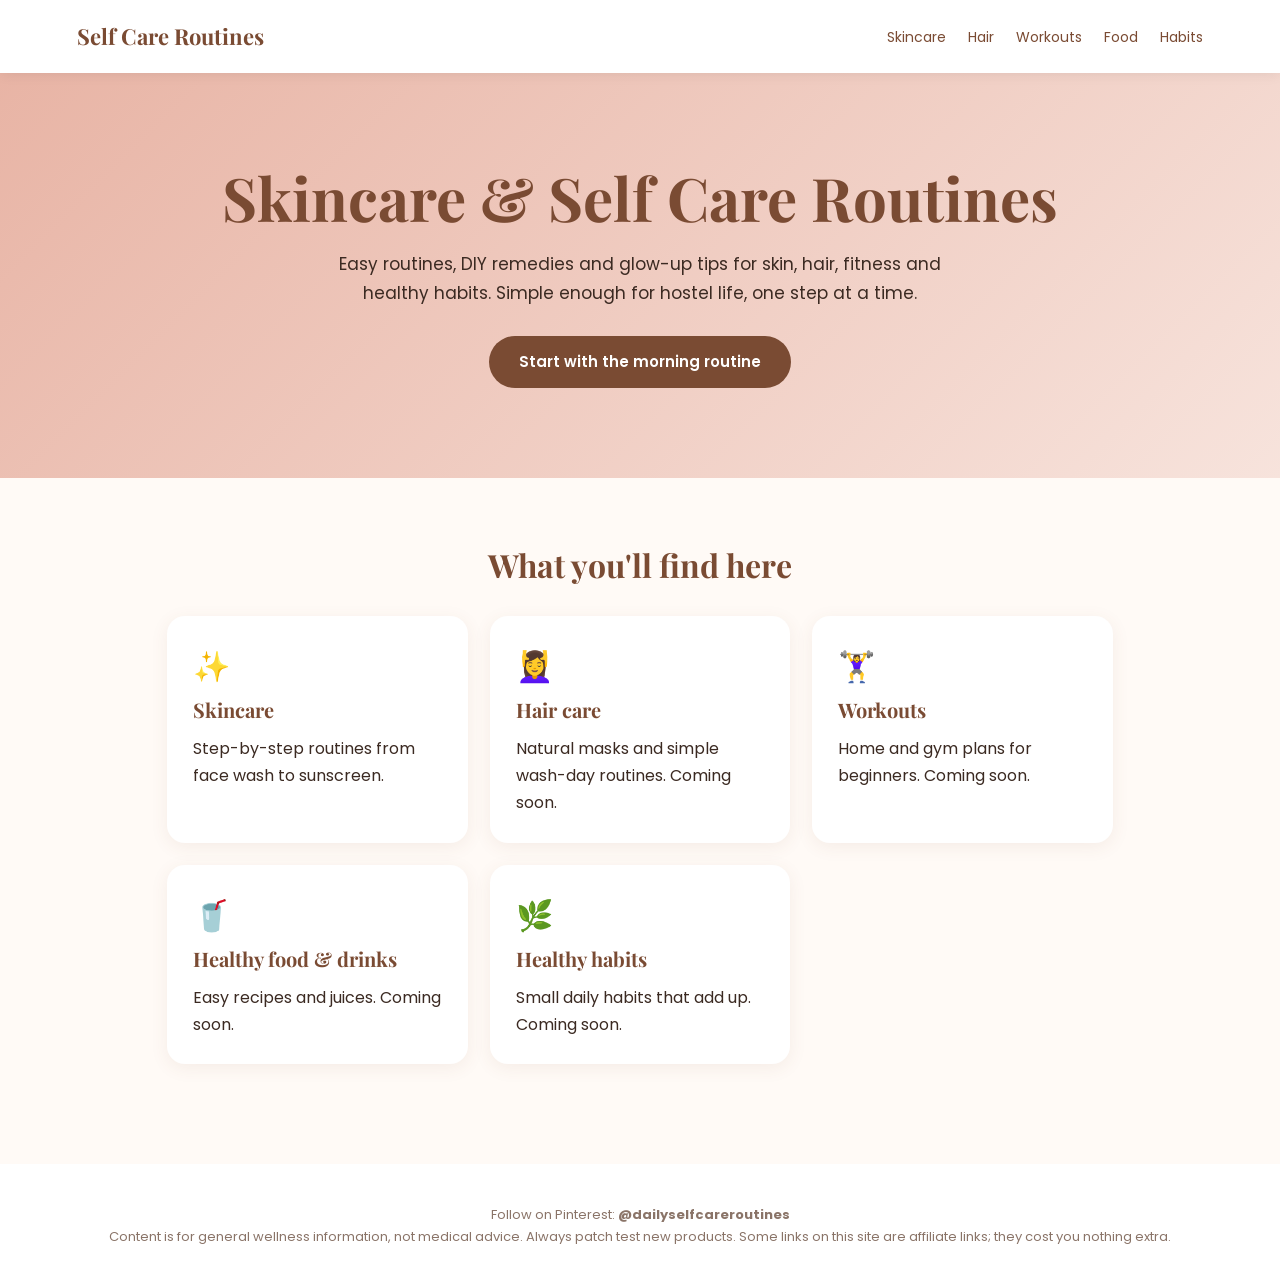
==== index.html @ 946ba4aa "Add files via upload" ====
<!DOCTYPE html>
<html lang="en"><head>
<meta charset="utf-8"><meta name="viewport" content="width=device-width,initial-scale=1">
<title>Self Care Routines | Skin, Fitness &amp; Wellness</title>
<meta name="description" content="Simple daily self care routines: skincare, hair care, home and gym workouts, healthy food and wellness habits.">
<link href="https://fonts.googleapis.com/css2?family=Playfair+Display:wght@600;700&family=Poppins:wght@400;600&display=swap" rel="stylesheet">
<link rel="stylesheet" href="style.css">
</head><body>
<header><a class="logo" href="index.html">Self Care Routines</a>
<nav><a href="skincare.html">Skincare</a><a href="#hair">Hair</a><a href="#workouts">Workouts</a><a href="#food">Food</a><a href="#habits">Habits</a></nav></header>

<div class="hero">
<h1>Skincare &amp; Self Care Routines</h1>
<p>Easy routines, DIY remedies and glow-up tips for skin, hair, fitness and healthy habits. Simple enough for hostel life, one step at a time.</p>
<a class="btn" href="skincare.html">Start with the morning routine</a>
</div>

<section><h2>What you'll find here</h2>
<div class="grid">
<a class="card" href="skincare.html"><div class="ic">✨</div><h3>Skincare</h3><p>Step-by-step routines from face wash to sunscreen.</p></a>
<div class="card" id="hair"><div class="ic">💆‍♀️</div><h3>Hair care</h3><p>Natural masks and simple wash-day routines. Coming soon.</p></div>
<div class="card" id="workouts"><div class="ic">🏋️‍♀️</div><h3>Workouts</h3><p>Home and gym plans for beginners. Coming soon.</p></div>
<div class="card" id="food"><div class="ic">🥤</div><h3>Healthy food &amp; drinks</h3><p>Easy recipes and juices. Coming soon.</p></div>
<div class="card" id="habits"><div class="ic">🌿</div><h3>Healthy habits</h3><p>Small daily habits that add up. Coming soon.</p></div>
</div></section>

<footer>Follow on Pinterest: <a href="https://in.pinterest.com/dailyselfcareroutines/"><b>@dailyselfcareroutines</b></a><br>
Content is for general wellness information, not medical advice. Always patch test new products. Some links on this site are affiliate links; they cost you nothing extra.</footer>
</body></html>
---- style.css ----
:root{--peach:#e8b4a5;--blush:#f7e3dc;--cream:#fffaf6;--brown:#7a4b33;--ink:#3b2a22;--sage:#9bb39a}
*{box-sizing:border-box;margin:0;padding:0}
body{font-family:'Poppins',sans-serif;background:var(--cream);color:var(--ink);line-height:1.7}
a{color:inherit;text-decoration:none}
header{display:flex;justify-content:space-between;align-items:center;padding:18px 6%;background:#fff;position:sticky;top:0;z-index:5;box-shadow:0 2px 12px #0001}
.logo{font-family:'Playfair Display',serif;font-size:22px;color:var(--brown);font-weight:700}
nav a{margin-left:22px;font-size:14px;color:var(--brown)}
nav a:hover{text-decoration:underline}
.hero{background:linear-gradient(135deg,var(--peach),var(--blush));text-align:center;padding:90px 6%}
.hero h1{font-family:'Playfair Display',serif;font-size:clamp(34px,6vw,60px);color:var(--brown);line-height:1.15}
.hero p{max-width:620px;margin:18px auto 28px;font-size:17px}
.btn{display:inline-block;background:var(--brown);color:#fff;padding:13px 30px;border-radius:30px;font-weight:600;font-size:15px}
.btn:hover{opacity:.9}
section{padding:60px 6%;max-width:1100px;margin:auto}
h2{font-family:'Playfair Display',serif;font-size:32px;color:var(--brown);margin-bottom:24px;text-align:center}
.grid{display:grid;grid-template-columns:repeat(auto-fit,minmax(240px,1fr));gap:22px}
.card{background:#fff;border-radius:18px;padding:26px;box-shadow:0 4px 18px #7a4b3314}
.card h3{font-family:'Playfair Display',serif;color:var(--brown);margin-bottom:8px;font-size:20px}
.card .ic{font-size:30px}
.article{max-width:760px;margin:auto;padding:50px 6%}
.article h1{font-family:'Playfair Display',serif;font-size:clamp(30px,5vw,44px);color:var(--brown);line-height:1.2;margin-bottom:10px}
.meta{color:#8a7468;font-size:14px;margin-bottom:26px}
.step{background:#fff;border-left:6px solid var(--peach);border-radius:14px;padding:20px 24px;margin:18px 0;box-shadow:0 3px 14px #7a4b3312}
.step h3{color:var(--brown);margin-bottom:4px}
.tag{display:inline-block;background:var(--blush);color:var(--brown);padding:3px 12px;border-radius:20px;font-size:13px;margin:6px 6px 0 0}
.benefits{background:var(--blush);border-radius:16px;padding:22px 26px;margin:28px 0}
.benefits li{margin-left:20px}
.picks{margin:30px 0}
.pick{display:flex;justify-content:space-between;align-items:center;background:#fff;border-radius:14px;padding:14px 20px;margin:10px 0;box-shadow:0 3px 12px #7a4b3310}
.pick a{background:var(--brown);color:#fff;padding:8px 18px;border-radius:20px;font-size:13px}
.note{font-size:13px;color:#8a7468;margin-top:12px}
footer{text-align:center;padding:40px 6%;background:#fff;color:#8a7468;font-size:13px;margin-top:40px}
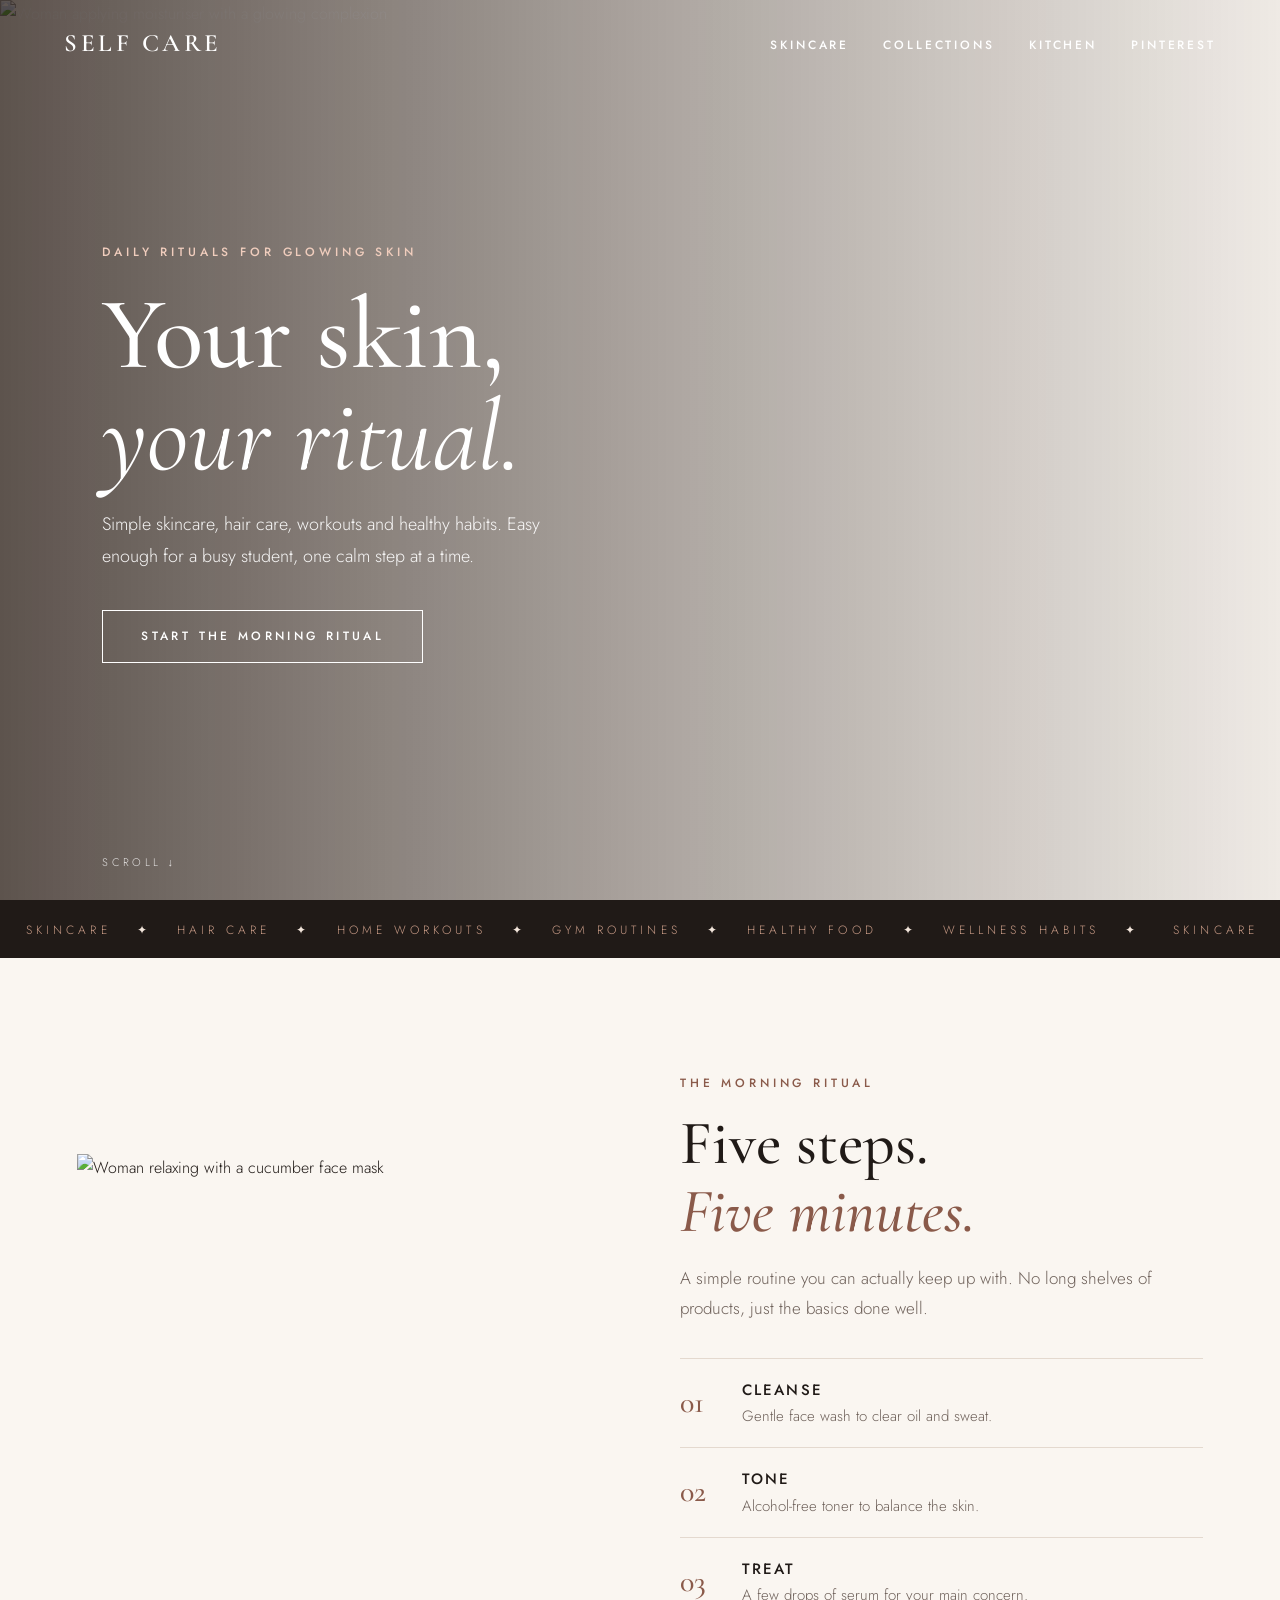
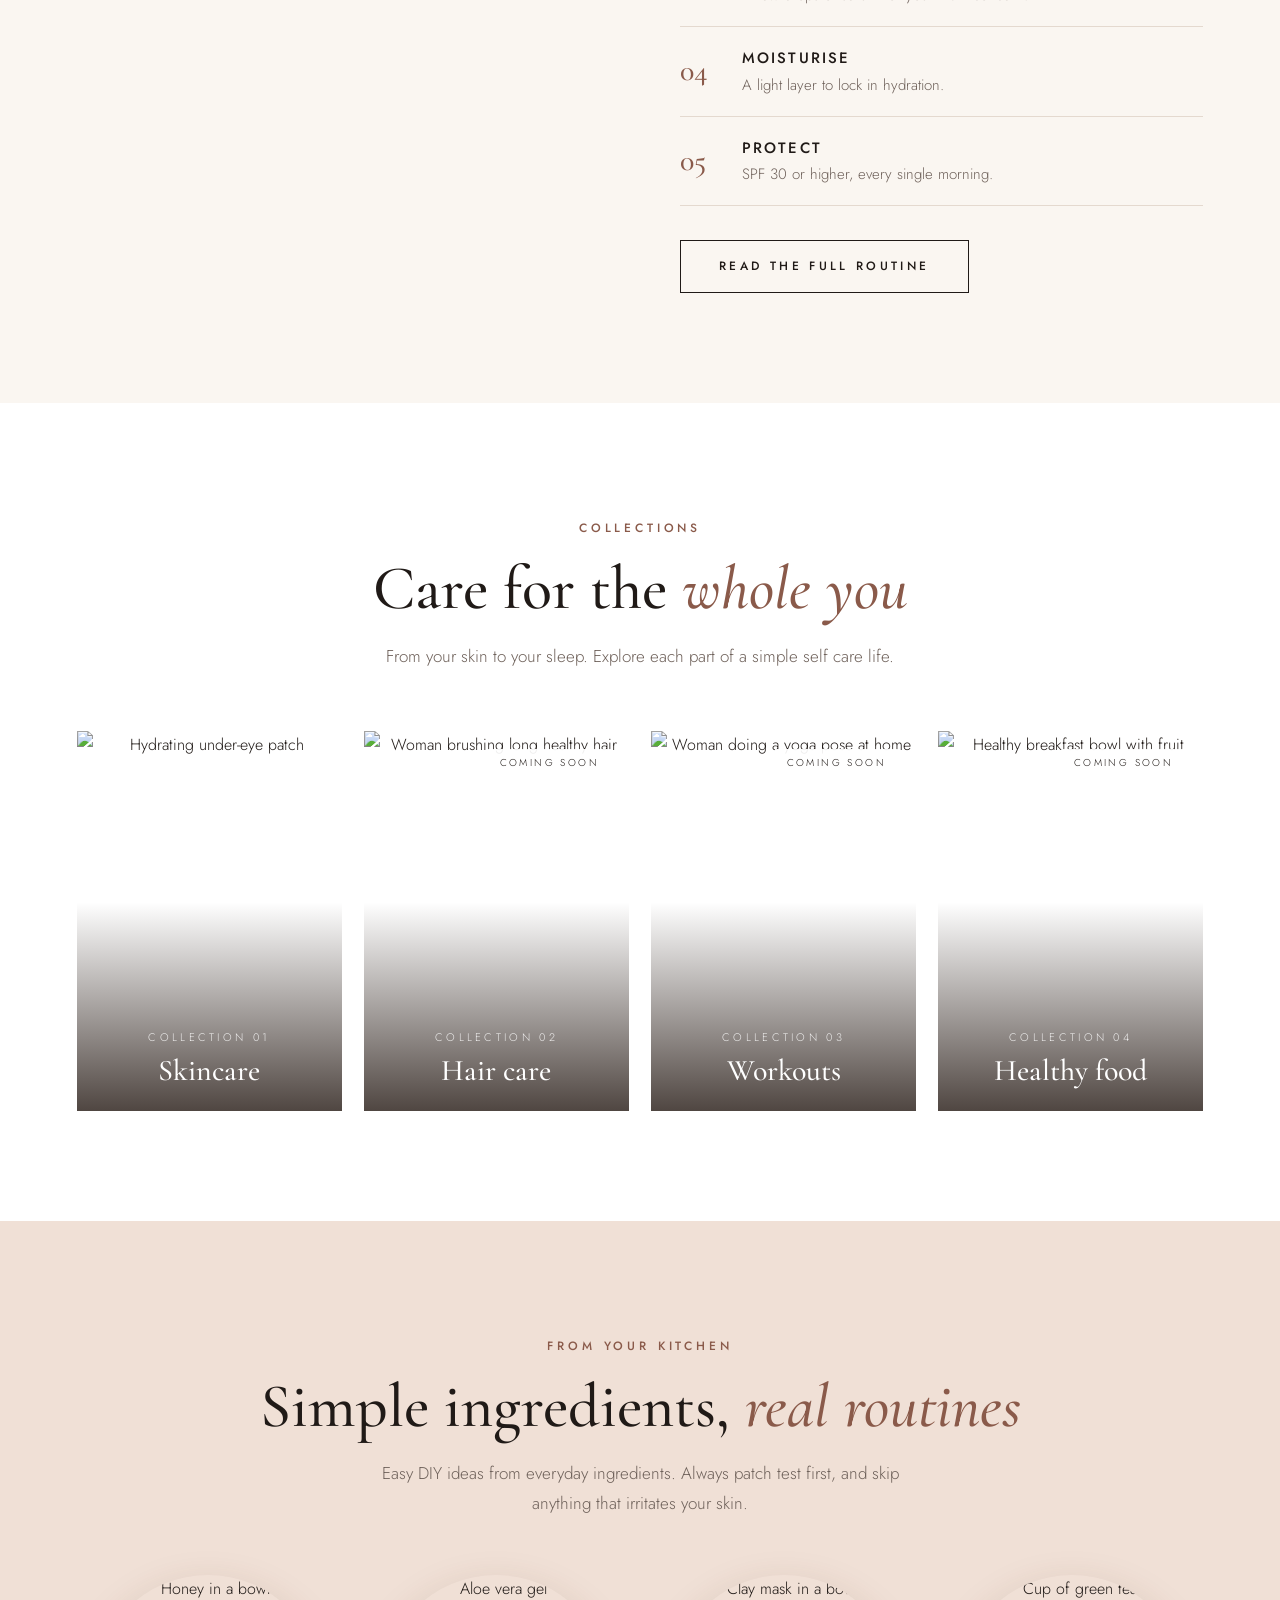
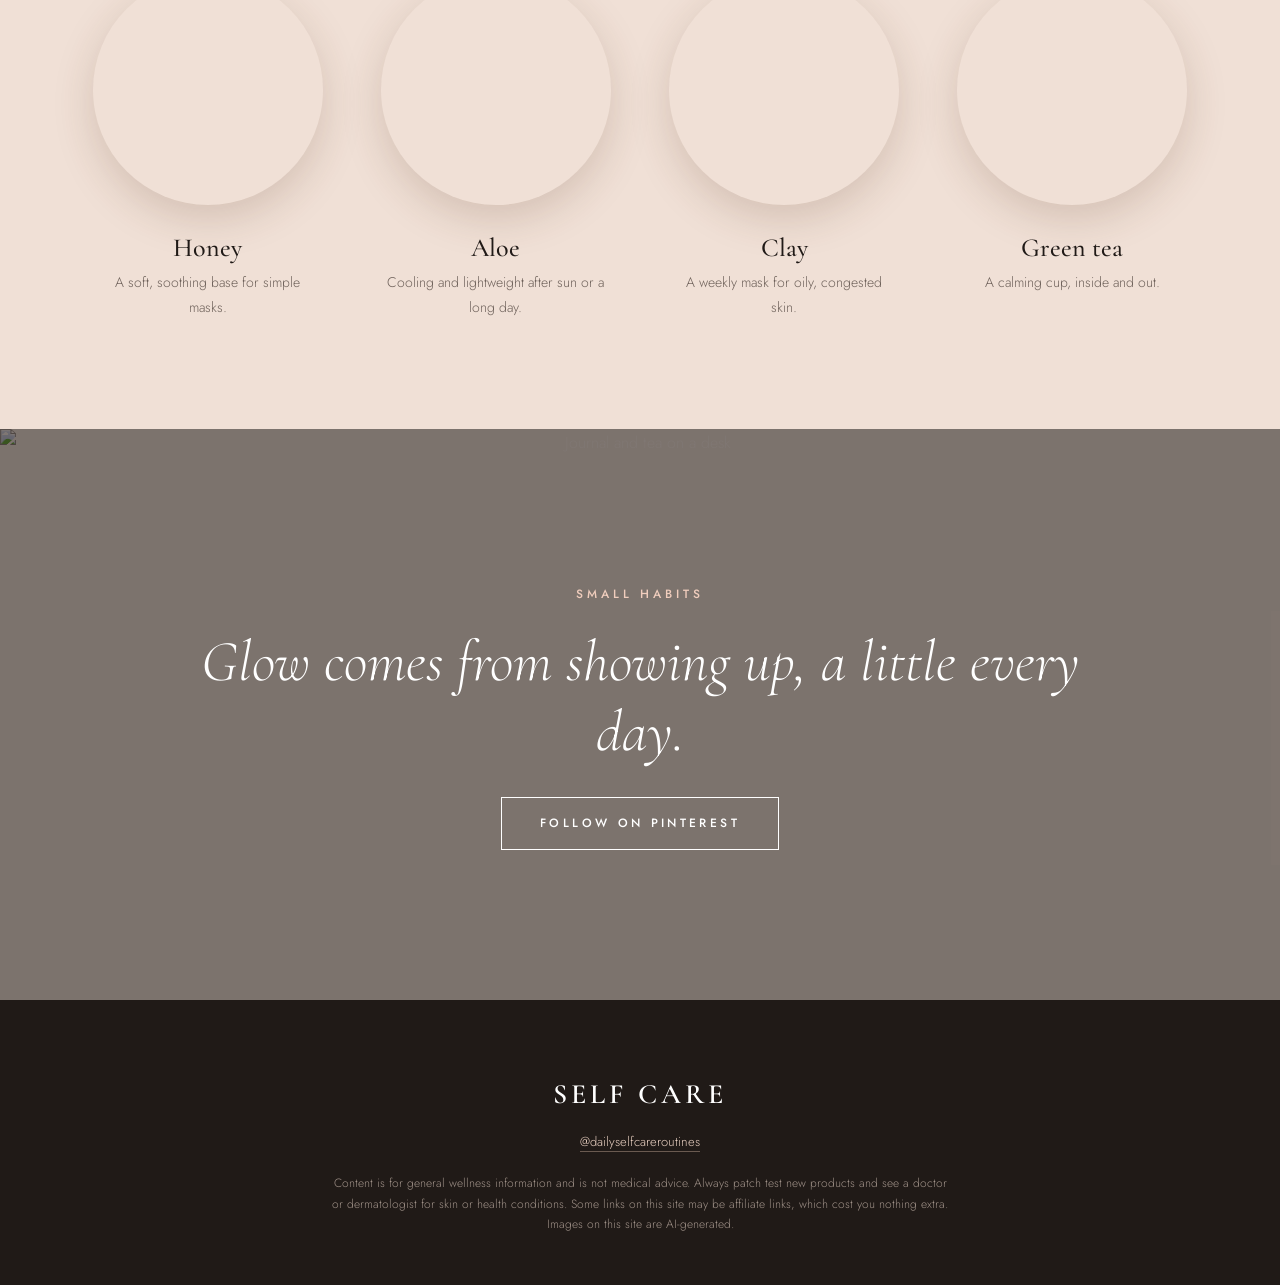
==== commit 175d5777: "Add files via upload" ====
--- a/index.html
+++ b/index.html
@@ -2,28 +2,92 @@
 <html lang="en"><head>
 <meta charset="utf-8"><meta name="viewport" content="width=device-width,initial-scale=1">
 <title>Self Care Routines | Skin, Fitness &amp; Wellness</title>
-<meta name="description" content="Simple daily self care routines: skincare, hair care, home and gym workouts, healthy food and wellness habits.">
-<link href="https://fonts.googleapis.com/css2?family=Playfair+Display:wght@600;700&family=Poppins:wght@400;600&display=swap" rel="stylesheet">
+<meta name="description" content="Simple daily self care rituals: skincare, hair care, home and gym workouts, healthy food and wellness habits.">
+<link rel="preconnect" href="https://fonts.googleapis.com"><link rel="preconnect" href="https://fonts.gstatic.com" crossorigin>
+<link href="https://fonts.googleapis.com/css2?family=Cormorant+Garamond:ital,wght@0,400;0,500;0,600;1,400;1,500&family=Jost:wght@300;400;500&display=swap" rel="stylesheet">
 <link rel="stylesheet" href="style.css">
 </head><body>
-<header><a class="logo" href="index.html">Self Care Routines</a>
-<nav><a href="skincare.html">Skincare</a><a href="#hair">Hair</a><a href="#workouts">Workouts</a><a href="#food">Food</a><a href="#habits">Habits</a></nav></header>
+<header><a class="brand" href="index.html">Self Care</a>
+<nav><a href="skincare.html">Skincare</a><a href="#collections">Collections</a><a href="#ingredients">Kitchen</a><a href="https://in.pinterest.com/dailyselfcareroutines/">Pinterest</a></nav></header>
 
 <div class="hero">
-<h1>Skincare &amp; Self Care Routines</h1>
-<p>Easy routines, DIY remedies and glow-up tips for skin, hair, fitness and healthy habits. Simple enough for hostel life, one step at a time.</p>
-<a class="btn" href="skincare.html">Start with the morning routine</a>
+ <div class="bg"><img src="img/hero.jpg" alt="Woman applying moisturiser with a glowing complexion"></div>
+ <div class="hero-in">
+  <span class="eyebrow" style="color:#f0cdbd">Daily rituals for glowing skin</span>
+  <h1>Your skin,<br><em>your ritual.</em></h1>
+  <p>Simple skincare, hair care, workouts and healthy habits. Easy enough for a busy student, one calm step at a time.</p>
+  <a class="btn" href="skincare.html">Start the morning ritual</a>
+ </div>
+ <div class="scroll">Scroll ↓</div>
 </div>
 
-<section><h2>What you'll find here</h2>
-<div class="grid">
-<a class="card" href="skincare.html"><div class="ic">✨</div><h3>Skincare</h3><p>Step-by-step routines from face wash to sunscreen.</p></a>
-<div class="card" id="hair"><div class="ic">💆‍♀️</div><h3>Hair care</h3><p>Natural masks and simple wash-day routines. Coming soon.</p></div>
-<div class="card" id="workouts"><div class="ic">🏋️‍♀️</div><h3>Workouts</h3><p>Home and gym plans for beginners. Coming soon.</p></div>
-<div class="card" id="food"><div class="ic">🥤</div><h3>Healthy food &amp; drinks</h3><p>Easy recipes and juices. Coming soon.</p></div>
-<div class="card" id="habits"><div class="ic">🌿</div><h3>Healthy habits</h3><p>Small daily habits that add up. Coming soon.</p></div>
-</div></section>
+<div class="strip"><div>
+<span>Skincare</span>✦<span>Hair care</span>✦<span>Home workouts</span>✦<span>Gym routines</span>✦<span>Healthy food</span>✦<span>Wellness habits</span>✦
+<span>Skincare</span>✦<span>Hair care</span>✦<span>Home workouts</span>✦<span>Gym routines</span>✦<span>Healthy food</span>✦<span>Wellness habits</span>✦
+<span>Skincare</span>✦<span>Hair care</span>✦<span>Home workouts</span>✦<span>Gym routines</span>✦<span>Healthy food</span>✦<span>Wellness habits</span>✦
+<span>Skincare</span>✦<span>Hair care</span>✦<span>Home workouts</span>✦<span>Gym routines</span>✦<span>Healthy food</span>✦<span>Wellness habits</span>✦
+</div></div>
 
-<footer>Follow on Pinterest: <a href="https://in.pinterest.com/dailyselfcareroutines/"><b>@dailyselfcareroutines</b></a><br>
-Content is for general wellness information, not medical advice. Always patch test new products. Some links on this site are affiliate links; they cost you nothing extra.</footer>
+<section>
+ <div class="wrap split">
+  <div class="ph rv"><img src="img/mask.jpg" alt="Woman relaxing with a cucumber face mask"></div>
+  <div class="rv">
+   <span class="eyebrow">The morning ritual</span>
+   <h2 class="title">Five steps.<br><em>Five minutes.</em></h2>
+   <p class="lead">A simple routine you can actually keep up with. No long shelves of products, just the basics done well.</p>
+   <ul class="steps">
+    <li><b>01</b><div><h4>Cleanse</h4><p>Gentle face wash to clear oil and sweat.</p></div></li>
+    <li><b>02</b><div><h4>Tone</h4><p>Alcohol-free toner to balance the skin.</p></div></li>
+    <li><b>03</b><div><h4>Treat</h4><p>A few drops of serum for your main concern.</p></div></li>
+    <li><b>04</b><div><h4>Moisturise</h4><p>A light layer to lock in hydration.</p></div></li>
+    <li><b>05</b><div><h4>Protect</h4><p>SPF 30 or higher, every single morning.</p></div></li>
+   </ul>
+   <p style="margin-top:34px"><a class="btn dark" href="skincare.html">Read the full routine</a></p>
+  </div>
+ </div>
+</section>
+
+<section id="collections" style="background:#fff">
+ <div class="wrap center">
+  <span class="eyebrow">Collections</span>
+  <h2 class="title">Care for the <em>whole you</em></h2>
+  <p class="lead">From your skin to your sleep. Explore each part of a simple self care life.</p>
+  <div class="tiles">
+   <a class="tile rv" href="skincare.html"><img src="img/eyepatch.jpg" alt="Hydrating under-eye patch"><div class="cap"><small>Collection 01</small><h3>Skincare</h3></div></a>
+   <div class="tile rv"><span class="soon">Coming soon</span><img src="img/hair.jpg" alt="Woman brushing long healthy hair"><div class="cap"><small>Collection 02</small><h3>Hair care</h3></div></div>
+   <div class="tile rv"><span class="soon">Coming soon</span><img src="img/yoga.jpg" alt="Woman doing a yoga pose at home"><div class="cap"><small>Collection 03</small><h3>Workouts</h3></div></div>
+   <div class="tile rv"><span class="soon">Coming soon</span><img src="img/bowl.jpg" alt="Healthy breakfast bowl with fruit"><div class="cap"><small>Collection 04</small><h3>Healthy food</h3></div></div>
+  </div>
+ </div>
+</section>
+
+<section id="ingredients" class="band">
+ <div class="wrap center">
+  <span class="eyebrow">From your kitchen</span>
+  <h2 class="title">Simple ingredients, <em>real routines</em></h2>
+  <p class="lead">Easy DIY ideas from everyday ingredients. Always patch test first, and skip anything that irritates your skin.</p>
+  <div class="ingr">
+   <figure class="rv"><div class="ph"><img src="img/honey.jpg" alt="Honey in a bowl"></div><h4>Honey</h4><p>A soft, soothing base for simple masks.</p></figure>
+   <figure class="rv"><div class="ph"><img src="img/aloe.jpg" alt="Aloe vera gel"></div><h4>Aloe</h4><p>Cooling and lightweight after sun or a long day.</p></figure>
+   <figure class="rv"><div class="ph"><img src="img/clay.jpg" alt="Clay mask in a bowl"></div><h4>Clay</h4><p>A weekly mask for oily, congested skin.</p></figure>
+   <figure class="rv"><div class="ph"><img src="img/greentea.jpg" alt="Cup of green tea"></div><h4>Green tea</h4><p>A calming cup, inside and out.</p></figure>
+  </div>
+ </div>
+</section>
+
+<div class="quote">
+ <div class="bg"><img src="img/journal.jpg" alt="Journal and tea on a desk"></div>
+ <div class="in">
+  <span class="eyebrow" style="color:#f0cdbd">Small habits</span>
+  <p>Glow comes from showing up, a little every day.</p>
+  <a class="btn" href="https://in.pinterest.com/dailyselfcareroutines/">Follow on Pinterest</a>
+ </div>
+</div>
+
+<footer>
+ <span class="brand">Self Care</span>
+ <a href="https://in.pinterest.com/dailyselfcareroutines/">@dailyselfcareroutines</a>
+ <p>Content is for general wellness information and is not medical advice. Always patch test new products and see a doctor or dermatologist for skin or health conditions. Some links on this site may be affiliate links, which cost you nothing extra. Images on this site are AI-generated.</p>
+</footer>
+<script src="main.js"></script>
 </body></html>
--- a/style.css
+++ b/style.css
@@ -1,32 +1,130 @@
-:root{--peach:#e8b4a5;--blush:#f7e3dc;--cream:#fffaf6;--brown:#7a4b33;--ink:#3b2a22;--sage:#9bb39a}
+:root{--bg:#faf6f1;--ink:#201a17;--soft:#6f625b;--line:#e4d9cf;--rose:#8a5a4a;--blush:#f0e0d6;--white:#fff}
 *{box-sizing:border-box;margin:0;padding:0}
-body{font-family:'Poppins',sans-serif;background:var(--cream);color:var(--ink);line-height:1.7}
+html{scroll-behavior:smooth}
+body{font-family:'Jost',sans-serif;background:var(--bg);color:var(--ink);line-height:1.75;font-weight:300;-webkit-font-smoothing:antialiased}
+img{display:block;width:100%;height:100%;object-fit:cover}
 a{color:inherit;text-decoration:none}
-header{display:flex;justify-content:space-between;align-items:center;padding:18px 6%;background:#fff;position:sticky;top:0;z-index:5;box-shadow:0 2px 12px #0001}
-.logo{font-family:'Playfair Display',serif;font-size:22px;color:var(--brown);font-weight:700}
-nav a{margin-left:22px;font-size:14px;color:var(--brown)}
-nav a:hover{text-decoration:underline}
-.hero{background:linear-gradient(135deg,var(--peach),var(--blush));text-align:center;padding:90px 6%}
-.hero h1{font-family:'Playfair Display',serif;font-size:clamp(34px,6vw,60px);color:var(--brown);line-height:1.15}
-.hero p{max-width:620px;margin:18px auto 28px;font-size:17px}
-.btn{display:inline-block;background:var(--brown);color:#fff;padding:13px 30px;border-radius:30px;font-weight:600;font-size:15px}
-.btn:hover{opacity:.9}
-section{padding:60px 6%;max-width:1100px;margin:auto}
-h2{font-family:'Playfair Display',serif;font-size:32px;color:var(--brown);margin-bottom:24px;text-align:center}
-.grid{display:grid;grid-template-columns:repeat(auto-fit,minmax(240px,1fr));gap:22px}
-.card{background:#fff;border-radius:18px;padding:26px;box-shadow:0 4px 18px #7a4b3314}
-.card h3{font-family:'Playfair Display',serif;color:var(--brown);margin-bottom:8px;font-size:20px}
-.card .ic{font-size:30px}
-.article{max-width:760px;margin:auto;padding:50px 6%}
-.article h1{font-family:'Playfair Display',serif;font-size:clamp(30px,5vw,44px);color:var(--brown);line-height:1.2;margin-bottom:10px}
-.meta{color:#8a7468;font-size:14px;margin-bottom:26px}
-.step{background:#fff;border-left:6px solid var(--peach);border-radius:14px;padding:20px 24px;margin:18px 0;box-shadow:0 3px 14px #7a4b3312}
-.step h3{color:var(--brown);margin-bottom:4px}
-.tag{display:inline-block;background:var(--blush);color:var(--brown);padding:3px 12px;border-radius:20px;font-size:13px;margin:6px 6px 0 0}
-.benefits{background:var(--blush);border-radius:16px;padding:22px 26px;margin:28px 0}
-.benefits li{margin-left:20px}
-.picks{margin:30px 0}
-.pick{display:flex;justify-content:space-between;align-items:center;background:#fff;border-radius:14px;padding:14px 20px;margin:10px 0;box-shadow:0 3px 12px #7a4b3310}
-.pick a{background:var(--brown);color:#fff;padding:8px 18px;border-radius:20px;font-size:13px}
-.note{font-size:13px;color:#8a7468;margin-top:12px}
-footer{text-align:center;padding:40px 6%;background:#fff;color:#8a7468;font-size:13px;margin-top:40px}
+.serif{font-family:'Cormorant Garamond',serif}
+.eyebrow{font-size:12px;letter-spacing:.32em;text-transform:uppercase;color:var(--rose);font-weight:500}
+
+/* header */
+header{position:fixed;top:0;left:0;right:0;z-index:20;display:flex;justify-content:space-between;align-items:center;padding:22px 5%;transition:.35s;color:#fff}
+header.solid{background:rgba(250,246,241,.96);color:var(--ink);padding:14px 5%;box-shadow:0 1px 0 var(--line)}
+.brand{font-family:'Cormorant Garamond',serif;font-size:25px;letter-spacing:.14em;text-transform:uppercase;font-weight:600}
+nav a{margin-left:34px;font-size:12px;letter-spacing:.24em;text-transform:uppercase;font-weight:500;position:relative}
+nav a:after{content:'';position:absolute;left:0;bottom:-6px;height:1px;width:0;background:currentColor;transition:.3s}
+nav a:hover:after{width:100%}
+
+/* hero */
+.hero{position:relative;height:100vh;min-height:620px;display:flex;align-items:center;overflow:hidden;color:#fff}
+.hero .bg{position:absolute;inset:0}
+.hero .bg:after{content:'';position:absolute;inset:0;background:linear-gradient(90deg,rgba(32,20,14,.72) 0%,rgba(32,20,14,.38) 48%,rgba(32,20,14,.05) 100%)}
+.hero .bg img{object-position:70% 30%;animation:zoom 22s ease-out forwards}
+@keyframes zoom{from{transform:scale(1.08)}to{transform:scale(1)}}
+.hero-in{position:relative;padding:0 8%;max-width:760px}
+.hero h1{font-family:'Cormorant Garamond',serif;font-weight:500;font-size:clamp(46px,8vw,104px);line-height:1;margin:18px 0 22px}
+.hero h1 em{font-style:italic;font-weight:400}
+.hero p{font-size:18px;max-width:480px;margin-bottom:38px;opacity:.92}
+.btn{display:inline-block;border:1px solid currentColor;padding:15px 38px;font-size:12px;letter-spacing:.28em;text-transform:uppercase;font-weight:500;transition:.35s}
+.btn:hover{background:#fff;color:var(--ink)}
+.btn.dark{color:var(--ink)}
+.btn.dark:hover{background:var(--ink);color:#fff}
+.scroll{position:absolute;bottom:28px;left:8%;font-size:11px;letter-spacing:.3em;text-transform:uppercase;opacity:.8}
+
+/* marquee */
+.strip{background:var(--ink);color:#f3e6dc;overflow:hidden;padding:15px 0;white-space:nowrap}
+.strip div{display:inline-block;animation:slide 32s linear infinite;font-size:12px;letter-spacing:.34em;text-transform:uppercase}
+.strip span{margin:0 26px;color:#c79a86}
+@keyframes slide{to{transform:translateX(-50%)}}
+
+/* sections */
+section{padding:110px 6%}
+.wrap{max-width:1240px;margin:auto}
+.center{text-align:center}
+h2.title{font-family:'Cormorant Garamond',serif;font-weight:500;font-size:clamp(36px,5vw,62px);line-height:1.1;margin:14px 0 18px}
+h2.title em{font-style:italic;color:var(--rose)}
+.lead{color:var(--soft);max-width:560px;font-size:17px}
+.center .lead{margin:auto}
+
+/* ritual split */
+.split{display:grid;grid-template-columns:1fr 1fr;gap:80px;align-items:center}
+.split .ph{aspect-ratio:4/5;overflow:hidden}
+.split .ph img{transition:transform 1.4s}
+.split .ph:hover img{transform:scale(1.05)}
+.steps{margin-top:34px}
+.steps li{list-style:none;display:flex;gap:22px;padding:18px 0;border-top:1px solid var(--line)}
+.steps li:last-child{border-bottom:1px solid var(--line)}
+.steps b{font-family:'Cormorant Garamond',serif;font-size:30px;color:var(--rose);font-weight:500;min-width:40px}
+.steps h4{font-weight:500;font-size:15px;letter-spacing:.14em;text-transform:uppercase}
+.steps p{color:var(--soft);font-size:15px}
+
+/* collection tiles */
+.tiles{display:grid;grid-template-columns:repeat(4,1fr);gap:22px;margin-top:60px}
+.tile{position:relative;aspect-ratio:3/4.3;overflow:hidden;display:block}
+.tile img{transition:transform 1.2s}
+.tile:hover img{transform:scale(1.08)}
+.tile:after{content:'';position:absolute;inset:0;background:linear-gradient(to top,rgba(30,18,12,.78),rgba(30,18,12,0) 55%)}
+.tile .cap{position:absolute;left:24px;right:24px;bottom:24px;z-index:2;color:#fff}
+.tile .cap small{font-size:11px;letter-spacing:.3em;text-transform:uppercase;opacity:.85}
+.tile .cap h3{font-family:'Cormorant Garamond',serif;font-size:30px;font-weight:500;line-height:1.1;margin-top:4px}
+.soon{position:absolute;top:18px;right:18px;z-index:2;background:rgba(255,255,255,.92);color:var(--ink);font-size:10px;letter-spacing:.24em;text-transform:uppercase;padding:5px 12px}
+
+/* ingredients */
+.band{background:var(--blush)}
+.ingr{display:grid;grid-template-columns:repeat(4,1fr);gap:26px;margin-top:56px}
+.ingr figure{text-align:center}
+.ingr .ph{aspect-ratio:1;border-radius:50%;overflow:hidden;margin:0 auto 20px;max-width:230px;box-shadow:0 14px 40px rgba(90,50,30,.18)}
+.ingr h4{font-family:'Cormorant Garamond',serif;font-size:26px;font-weight:500}
+.ingr p{font-size:14px;color:var(--soft);max-width:220px;margin:auto}
+
+/* quote */
+.quote{position:relative;color:#fff;text-align:center;padding:150px 8%;overflow:hidden}
+.quote .bg{position:absolute;inset:0}
+.quote .bg:after{content:'';position:absolute;inset:0;background:rgba(36,22,15,.58)}
+.quote .in{position:relative}
+.quote p{font-family:'Cormorant Garamond',serif;font-style:italic;font-size:clamp(30px,4.6vw,58px);line-height:1.2;max-width:920px;margin:20px auto 30px}
+
+/* article pages */
+.page-hero{position:relative;height:62vh;min-height:420px;display:flex;align-items:flex-end;color:#fff;overflow:hidden}
+.page-hero .bg{position:absolute;inset:0}
+.page-hero .bg:after{content:'';position:absolute;inset:0;background:linear-gradient(to top,rgba(30,18,12,.75),rgba(30,18,12,.1) 65%)}
+.page-hero .in{position:relative;padding:0 8% 60px;max-width:900px}
+.page-hero h1{font-family:'Cormorant Garamond',serif;font-weight:500;font-size:clamp(38px,6vw,76px);line-height:1.05;margin-top:10px}
+.meta{margin-top:14px;font-size:13px;letter-spacing:.16em;text-transform:uppercase;opacity:.9}
+.article{max-width:1100px;margin:auto;padding:90px 6% 40px}
+.srow{display:grid;grid-template-columns:1fr 1fr;gap:70px;align-items:center;margin-bottom:90px}
+.srow.flip .ph{order:2}
+.srow .ph{aspect-ratio:1;overflow:hidden}
+.srow .ph img{transition:transform 1.4s}
+.srow .ph:hover img{transform:scale(1.05)}
+.num{font-family:'Cormorant Garamond',serif;font-size:80px;line-height:1;color:var(--blush);-webkit-text-stroke:1px var(--rose);font-weight:500}
+.srow h3{font-family:'Cormorant Garamond',serif;font-size:42px;font-weight:500;margin:6px 0 10px}
+.srow p{color:var(--soft);font-size:17px}
+.tags{margin-top:16px}
+.tags span{display:inline-block;border:1px solid var(--line);padding:5px 15px;font-size:12px;letter-spacing:.14em;text-transform:uppercase;margin:0 8px 8px 0;color:var(--rose)}
+.benefits{background:var(--ink);color:#f3e6dc;padding:70px 8%;text-align:center}
+.benefits ul{list-style:none;max-width:700px;margin:26px auto 0}
+.benefits li{padding:14px 0;border-top:1px solid #4a3d36;font-size:17px}
+.picks{max-width:900px;margin:auto;padding:90px 6%}
+.pick{display:flex;justify-content:space-between;align-items:center;padding:20px 0;border-bottom:1px solid var(--line)}
+.pick span{font-family:'Cormorant Garamond',serif;font-size:26px}
+.pick a{font-size:12px;letter-spacing:.26em;text-transform:uppercase;border:1px solid var(--ink);padding:10px 24px;transition:.3s}
+.pick a:hover{background:var(--ink);color:#fff}
+.note{font-size:13px;color:var(--soft);margin-top:20px}
+
+footer{background:var(--ink);color:#c9b8ad;text-align:center;padding:70px 6% 50px;font-size:13px}
+footer .brand{color:#fff;font-size:28px;display:block;margin-bottom:12px}
+footer a{color:#e8cfc0;border-bottom:1px solid #6a5a50}
+footer p{max-width:620px;margin:20px auto 0;font-size:12px;opacity:.75;line-height:1.7}
+
+.rv{opacity:0;transform:translateY(34px);transition:opacity 1s,transform 1s}
+.rv.on{opacity:1;transform:none}
+
+@media(max-width:900px){
+ .split,.srow{grid-template-columns:1fr;gap:34px}.srow.flip .ph{order:0}
+ .tiles,.ingr{grid-template-columns:1fr 1fr}
+ section{padding:80px 6%}
+ nav a{margin-left:16px;font-size:10px;letter-spacing:.14em}
+ .brand{font-size:19px}
+}
+@media(max-width:520px){.tiles,.ingr{grid-template-columns:1fr}nav a:nth-child(n+3){display:none}}
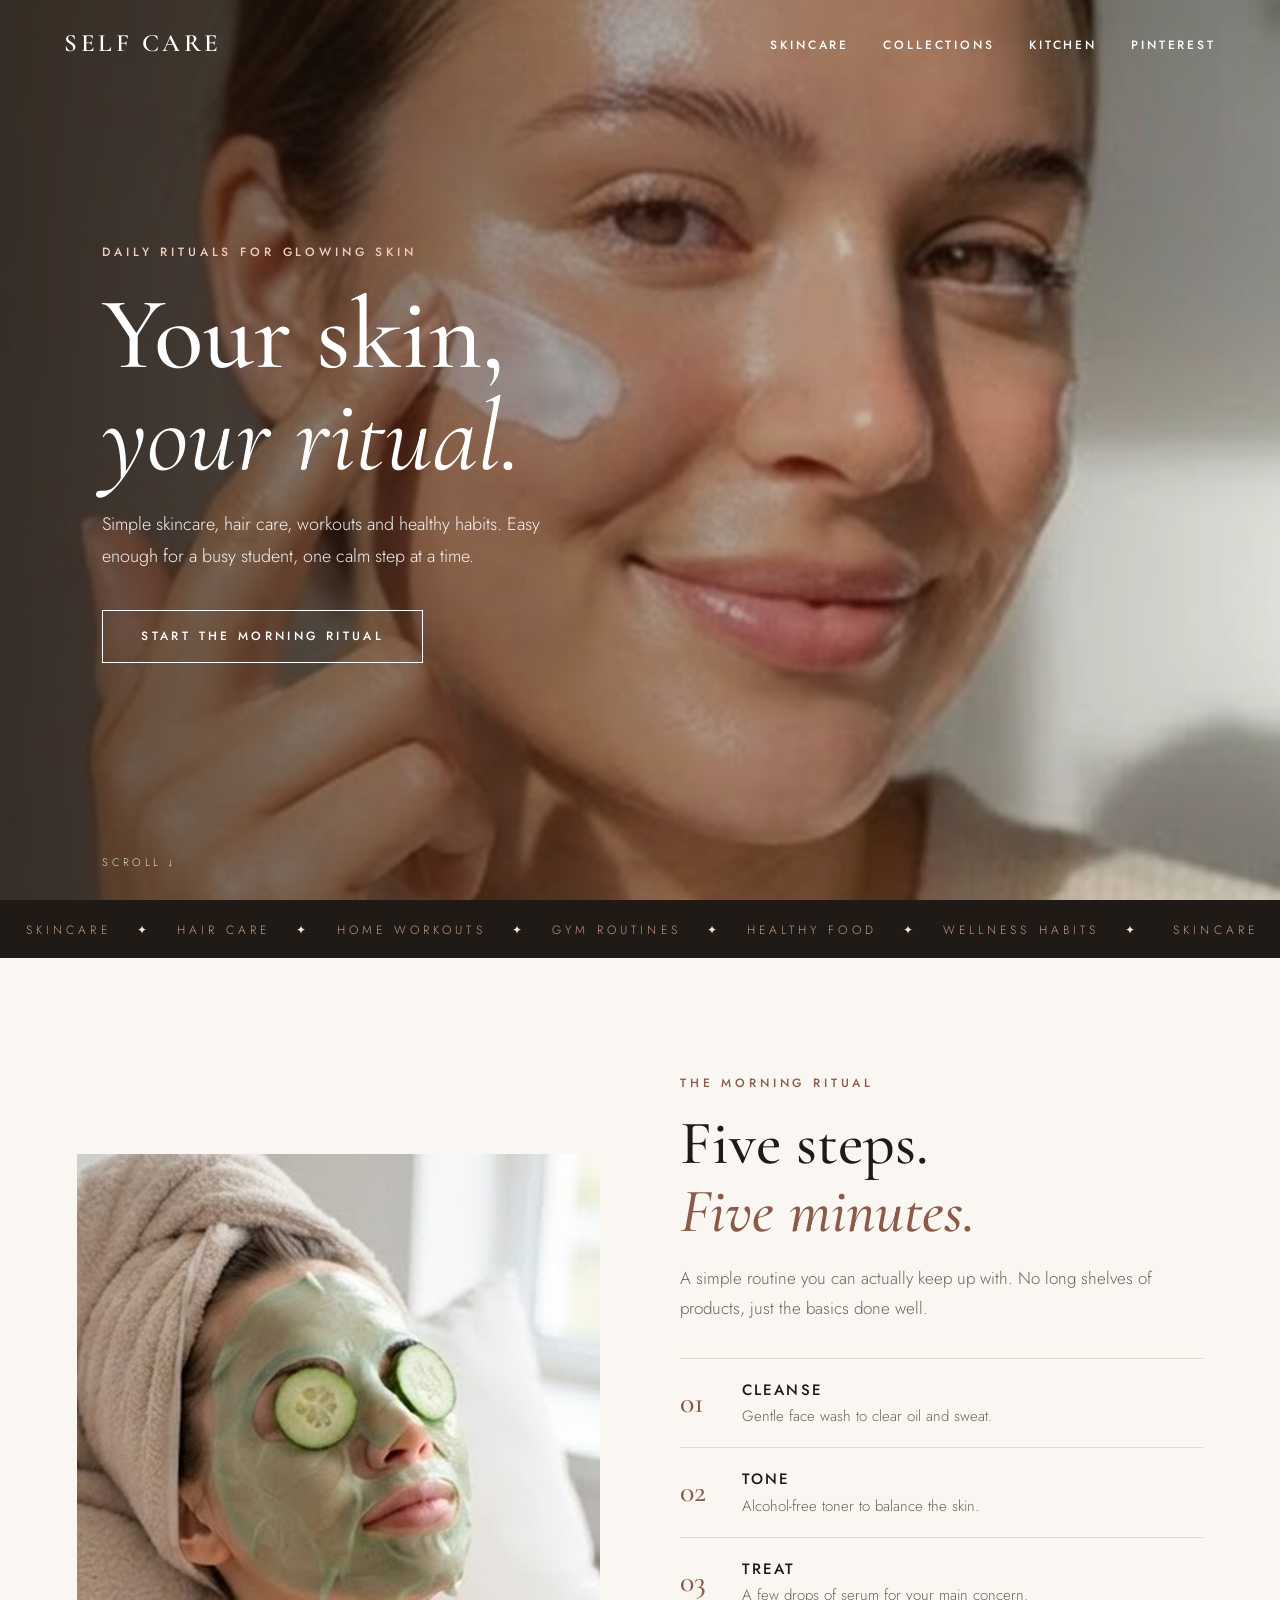
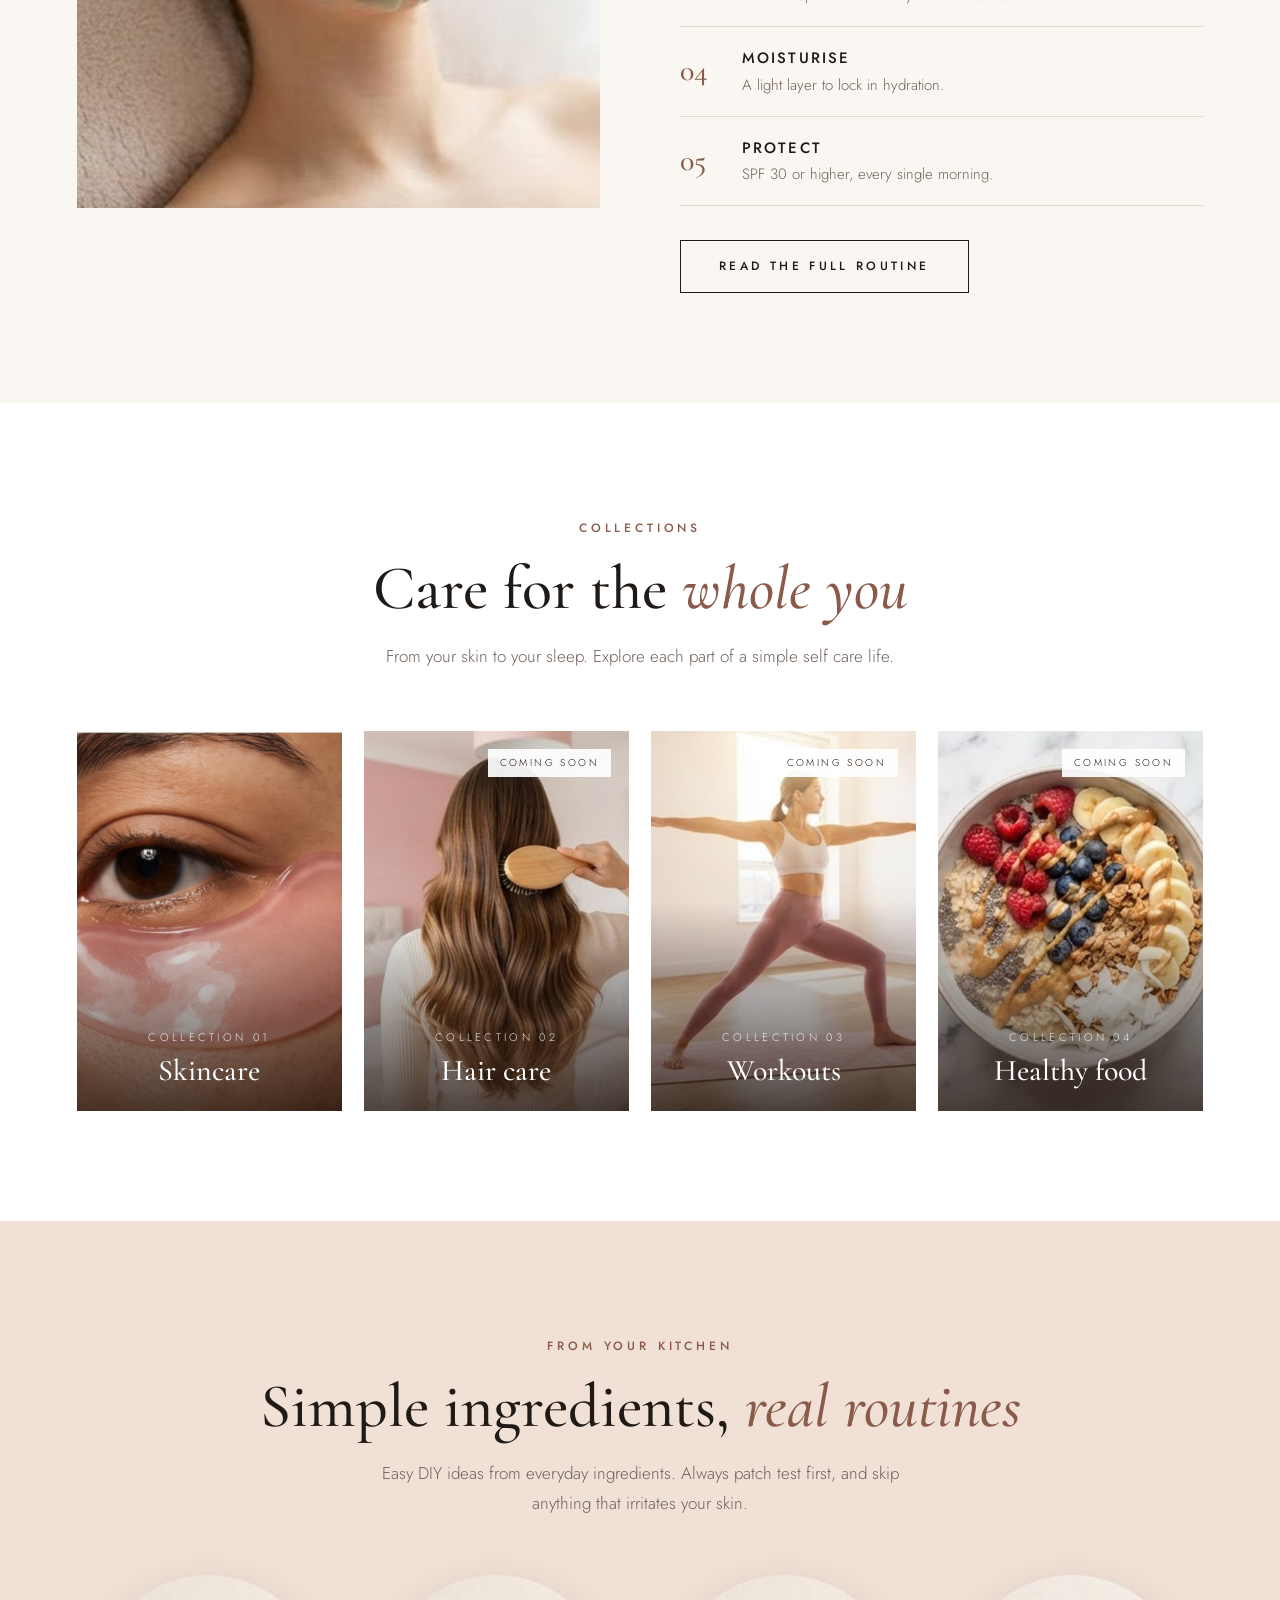
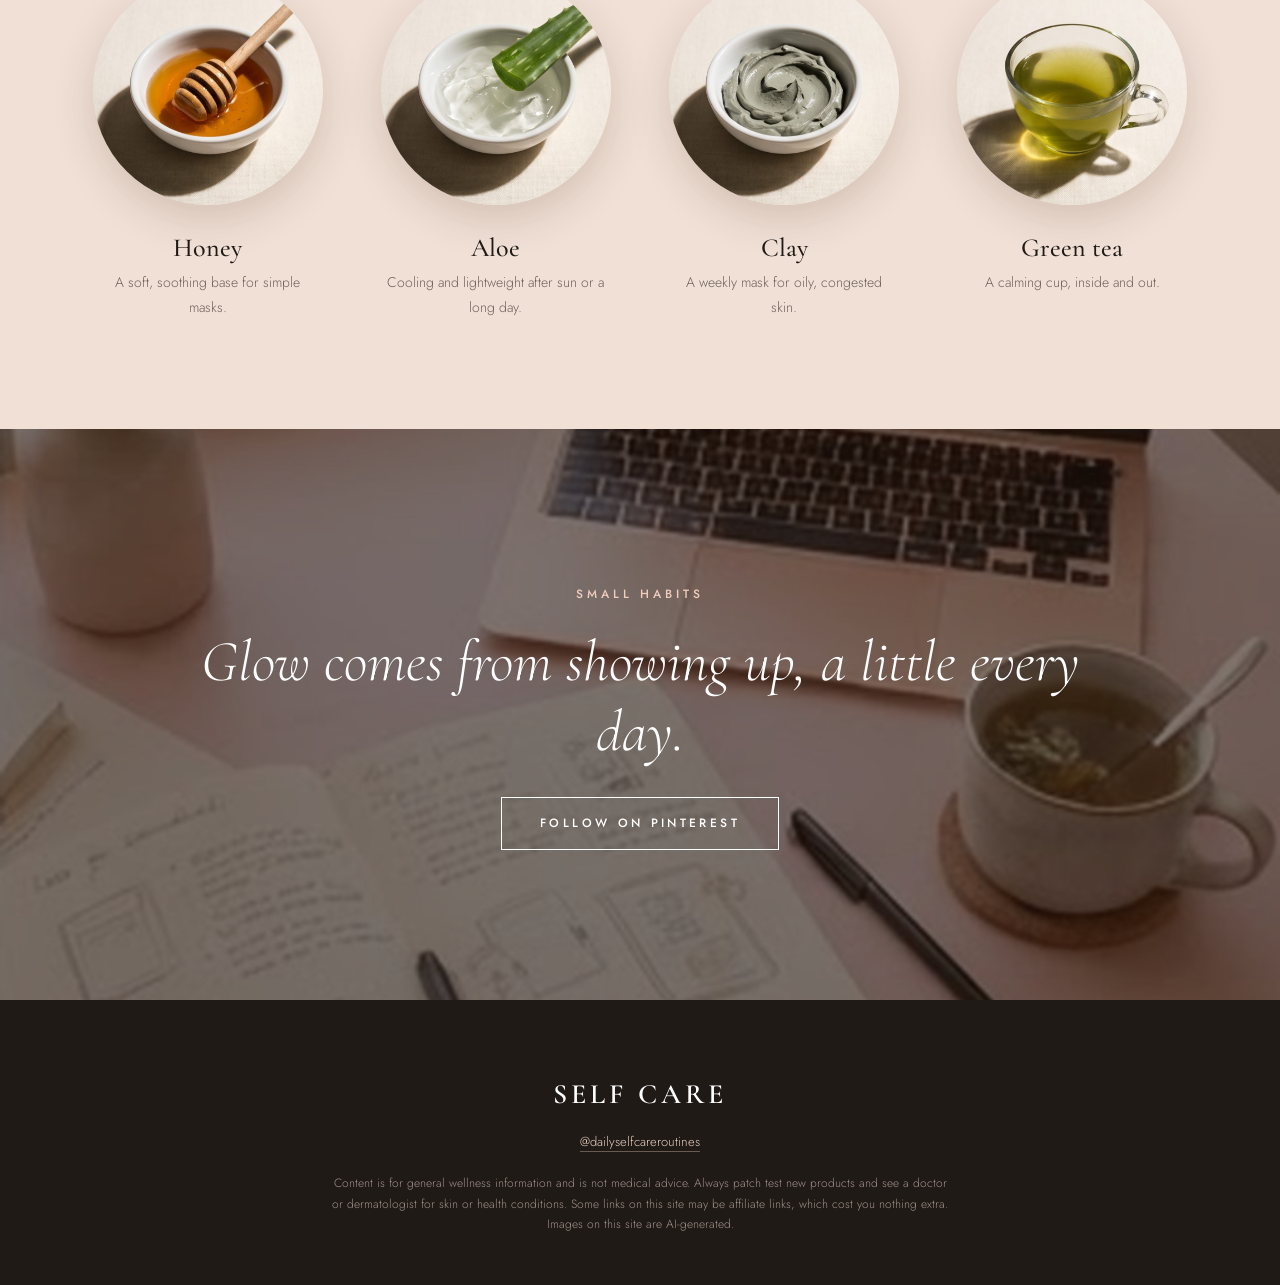
==== commit 3cac8ad6: "Add files via upload" ====
--- a/index.html
+++ b/index.html
@@ -11,7 +11,7 @@
 <nav><a href="skincare.html">Skincare</a><a href="#collections">Collections</a><a href="#ingredients">Kitchen</a><a href="https://in.pinterest.com/dailyselfcareroutines/">Pinterest</a></nav></header>
 
 <div class="hero">
- <div class="bg"><img src="img/hero.jpg" alt="Woman applying moisturiser with a glowing complexion"></div>
+ <div class="bg"><img src="hero.jpg" alt="Woman applying moisturiser with a glowing complexion"></div>
  <div class="hero-in">
   <span class="eyebrow" style="color:#f0cdbd">Daily rituals for glowing skin</span>
   <h1>Your skin,<br><em>your ritual.</em></h1>
@@ -30,7 +30,7 @@
 
 <section>
  <div class="wrap split">
-  <div class="ph rv"><img src="img/mask.jpg" alt="Woman relaxing with a cucumber face mask"></div>
+  <div class="ph rv"><img src="mask.jpg" alt="Woman relaxing with a cucumber face mask"></div>
   <div class="rv">
    <span class="eyebrow">The morning ritual</span>
    <h2 class="title">Five steps.<br><em>Five minutes.</em></h2>
@@ -53,10 +53,10 @@
   <h2 class="title">Care for the <em>whole you</em></h2>
   <p class="lead">From your skin to your sleep. Explore each part of a simple self care life.</p>
   <div class="tiles">
-   <a class="tile rv" href="skincare.html"><img src="img/eyepatch.jpg" alt="Hydrating under-eye patch"><div class="cap"><small>Collection 01</small><h3>Skincare</h3></div></a>
-   <div class="tile rv"><span class="soon">Coming soon</span><img src="img/hair.jpg" alt="Woman brushing long healthy hair"><div class="cap"><small>Collection 02</small><h3>Hair care</h3></div></div>
-   <div class="tile rv"><span class="soon">Coming soon</span><img src="img/yoga.jpg" alt="Woman doing a yoga pose at home"><div class="cap"><small>Collection 03</small><h3>Workouts</h3></div></div>
-   <div class="tile rv"><span class="soon">Coming soon</span><img src="img/bowl.jpg" alt="Healthy breakfast bowl with fruit"><div class="cap"><small>Collection 04</small><h3>Healthy food</h3></div></div>
+   <a class="tile rv" href="skincare.html"><img src="eyepatch.jpg" alt="Hydrating under-eye patch"><div class="cap"><small>Collection 01</small><h3>Skincare</h3></div></a>
+   <div class="tile rv"><span class="soon">Coming soon</span><img src="hair.jpg" alt="Woman brushing long healthy hair"><div class="cap"><small>Collection 02</small><h3>Hair care</h3></div></div>
+   <div class="tile rv"><span class="soon">Coming soon</span><img src="yoga.jpg" alt="Woman doing a yoga pose at home"><div class="cap"><small>Collection 03</small><h3>Workouts</h3></div></div>
+   <div class="tile rv"><span class="soon">Coming soon</span><img src="bowl.jpg" alt="Healthy breakfast bowl with fruit"><div class="cap"><small>Collection 04</small><h3>Healthy food</h3></div></div>
   </div>
  </div>
 </section>
@@ -67,16 +67,16 @@
   <h2 class="title">Simple ingredients, <em>real routines</em></h2>
   <p class="lead">Easy DIY ideas from everyday ingredients. Always patch test first, and skip anything that irritates your skin.</p>
   <div class="ingr">
-   <figure class="rv"><div class="ph"><img src="img/honey.jpg" alt="Honey in a bowl"></div><h4>Honey</h4><p>A soft, soothing base for simple masks.</p></figure>
-   <figure class="rv"><div class="ph"><img src="img/aloe.jpg" alt="Aloe vera gel"></div><h4>Aloe</h4><p>Cooling and lightweight after sun or a long day.</p></figure>
-   <figure class="rv"><div class="ph"><img src="img/clay.jpg" alt="Clay mask in a bowl"></div><h4>Clay</h4><p>A weekly mask for oily, congested skin.</p></figure>
-   <figure class="rv"><div class="ph"><img src="img/greentea.jpg" alt="Cup of green tea"></div><h4>Green tea</h4><p>A calming cup, inside and out.</p></figure>
+   <figure class="rv"><div class="ph"><img src="honey.jpg" alt="Honey in a bowl"></div><h4>Honey</h4><p>A soft, soothing base for simple masks.</p></figure>
+   <figure class="rv"><div class="ph"><img src="aloe.jpg" alt="Aloe vera gel"></div><h4>Aloe</h4><p>Cooling and lightweight after sun or a long day.</p></figure>
+   <figure class="rv"><div class="ph"><img src="clay.jpg" alt="Clay mask in a bowl"></div><h4>Clay</h4><p>A weekly mask for oily, congested skin.</p></figure>
+   <figure class="rv"><div class="ph"><img src="greentea.jpg" alt="Cup of green tea"></div><h4>Green tea</h4><p>A calming cup, inside and out.</p></figure>
   </div>
  </div>
 </section>
 
 <div class="quote">
- <div class="bg"><img src="img/journal.jpg" alt="Journal and tea on a desk"></div>
+ <div class="bg"><img src="journal.jpg" alt="Journal and tea on a desk"></div>
  <div class="in">
   <span class="eyebrow" style="color:#f0cdbd">Small habits</span>
   <p>Glow comes from showing up, a little every day.</p>
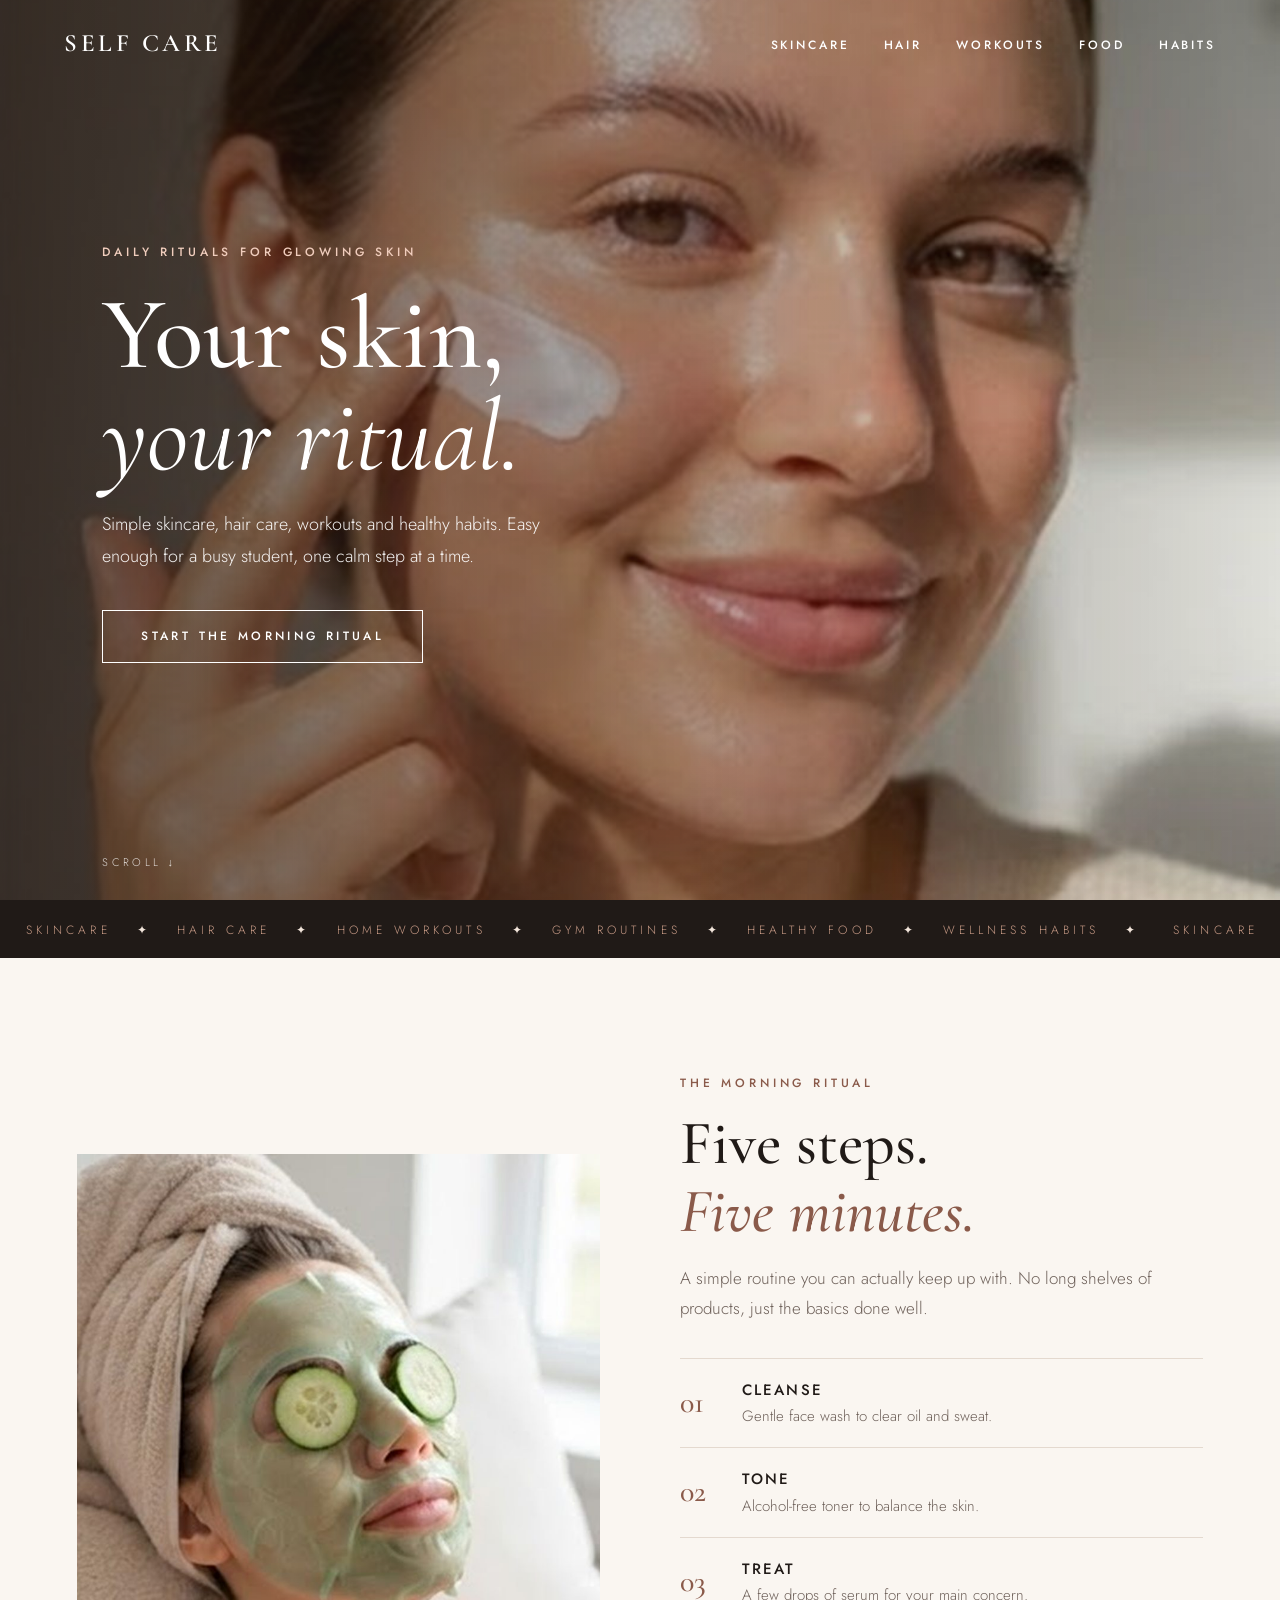
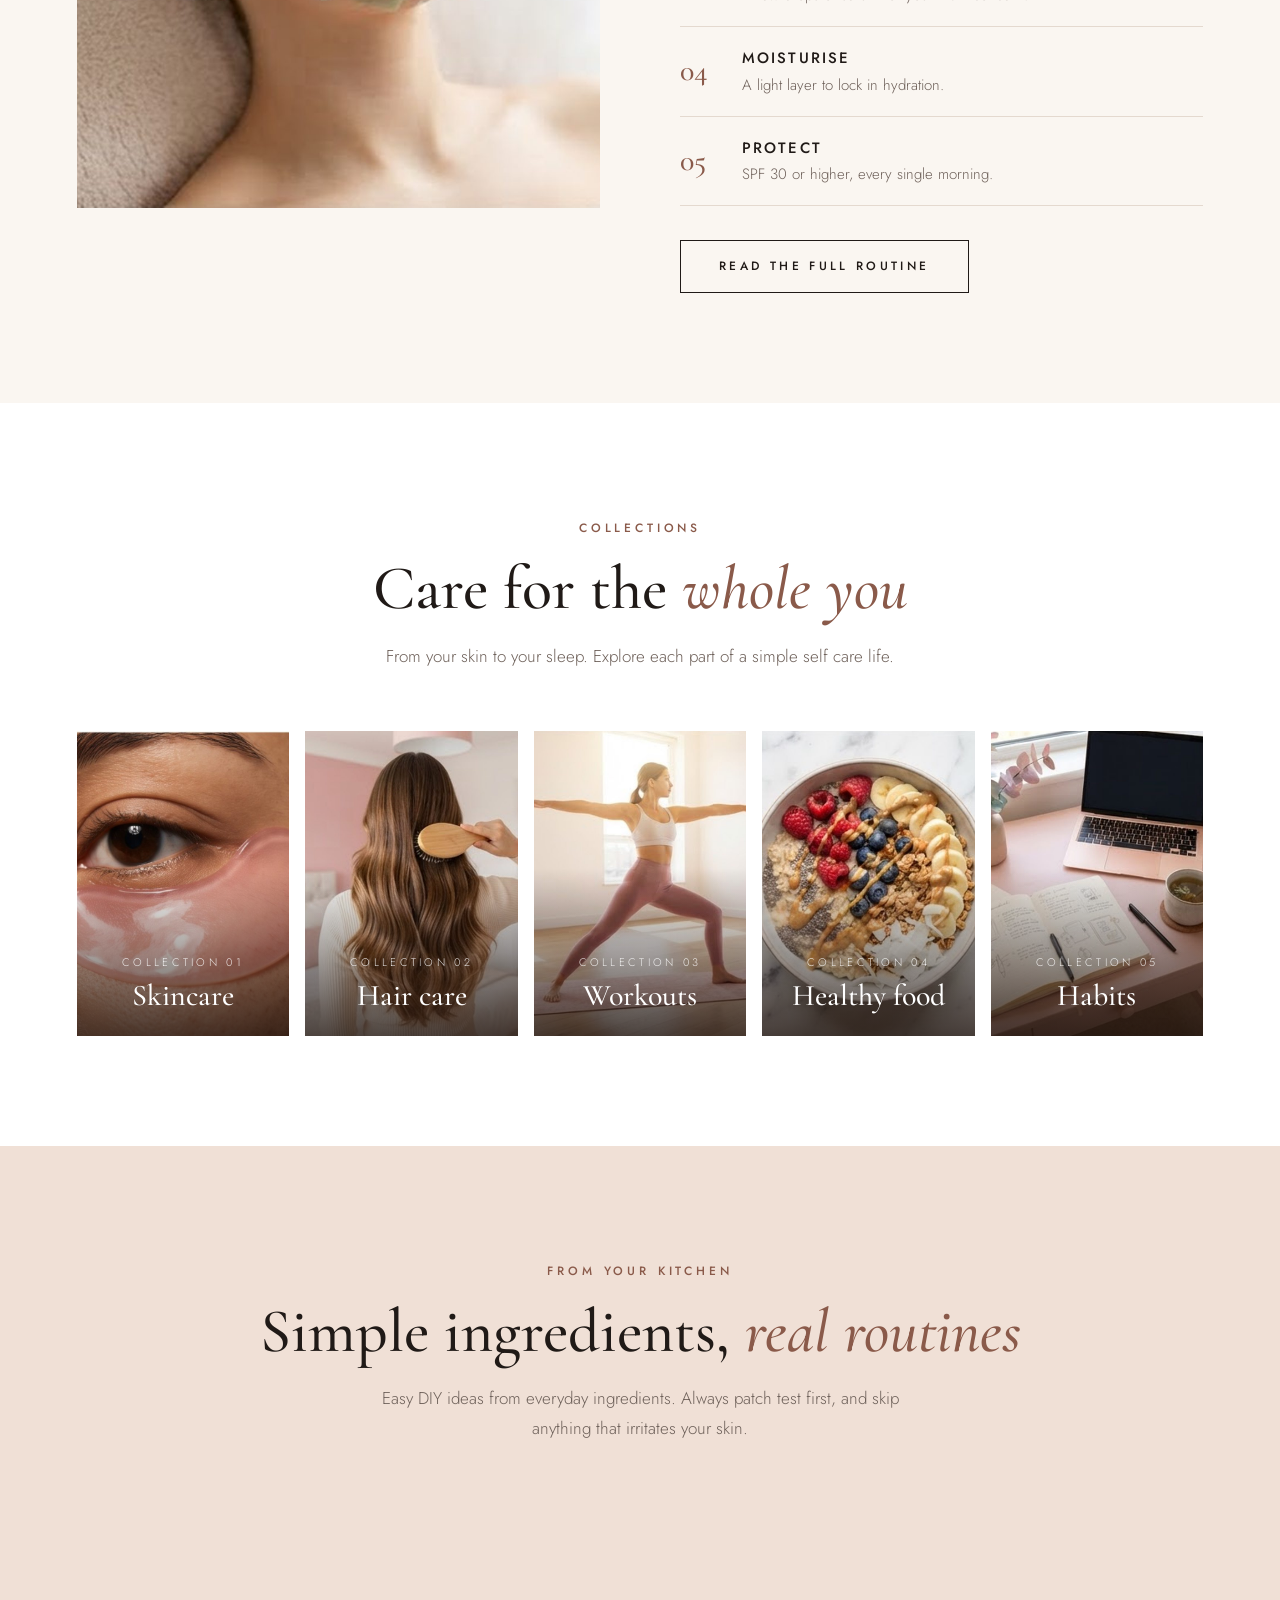
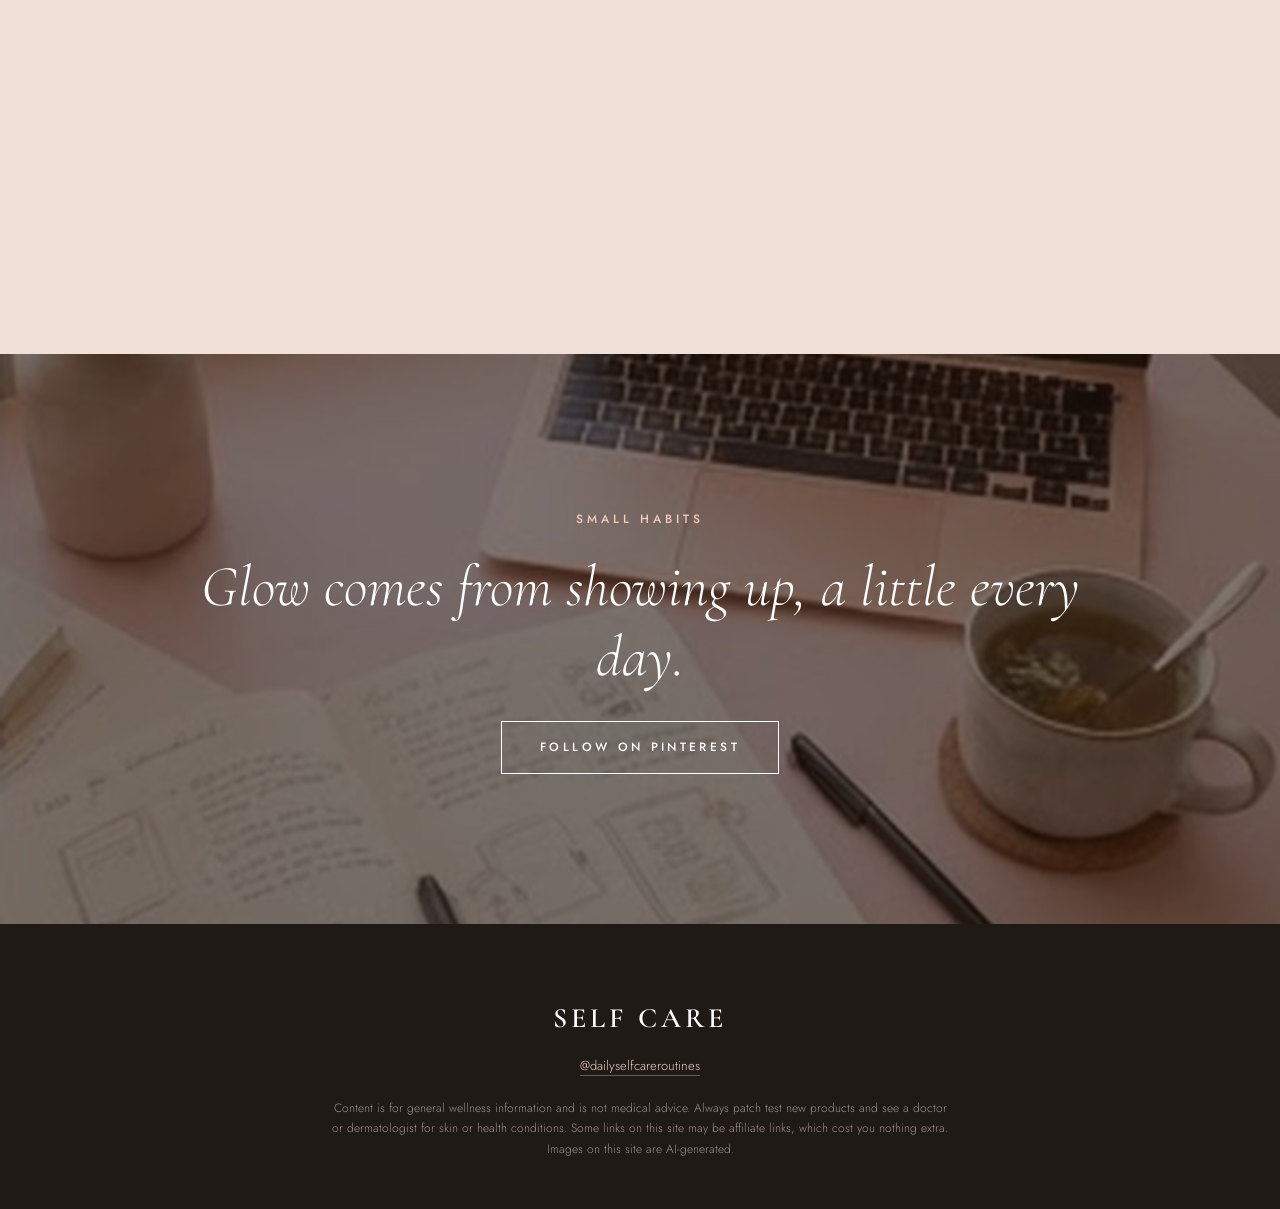
==== commit 9fdfef93: "Add files via upload" ====
--- a/index.html
+++ b/index.html
@@ -6,9 +6,10 @@
 <link rel="preconnect" href="https://fonts.googleapis.com"><link rel="preconnect" href="https://fonts.gstatic.com" crossorigin>
 <link href="https://fonts.googleapis.com/css2?family=Cormorant+Garamond:ital,wght@0,400;0,500;0,600;1,400;1,500&family=Jost:wght@300;400;500&display=swap" rel="stylesheet">
 <link rel="stylesheet" href="style.css">
+<style>.tiles{grid-template-columns:repeat(5,1fr);gap:16px}@media(max-width:900px){.tiles{grid-template-columns:1fr 1fr}}@media(max-width:520px){.tiles{grid-template-columns:1fr}}</style>
 </head><body>
 <header><a class="brand" href="index.html">Self Care</a>
-<nav><a href="skincare.html">Skincare</a><a href="#collections">Collections</a><a href="#ingredients">Kitchen</a><a href="https://in.pinterest.com/dailyselfcareroutines/">Pinterest</a></nav></header>
+<nav><a href="skincare.html">Skincare</a><a href="hair.html">Hair</a><a href="workouts.html">Workouts</a><a href="food.html">Food</a><a href="habits.html">Habits</a></nav></header>
 
 <div class="hero">
  <div class="bg"><img src="hero.jpg" alt="Woman applying moisturiser with a glowing complexion"></div>
@@ -54,9 +55,10 @@
   <p class="lead">From your skin to your sleep. Explore each part of a simple self care life.</p>
   <div class="tiles">
    <a class="tile rv" href="skincare.html"><img src="eyepatch.jpg" alt="Hydrating under-eye patch"><div class="cap"><small>Collection 01</small><h3>Skincare</h3></div></a>
-   <div class="tile rv"><span class="soon">Coming soon</span><img src="hair.jpg" alt="Woman brushing long healthy hair"><div class="cap"><small>Collection 02</small><h3>Hair care</h3></div></div>
-   <div class="tile rv"><span class="soon">Coming soon</span><img src="yoga.jpg" alt="Woman doing a yoga pose at home"><div class="cap"><small>Collection 03</small><h3>Workouts</h3></div></div>
-   <div class="tile rv"><span class="soon">Coming soon</span><img src="bowl.jpg" alt="Healthy breakfast bowl with fruit"><div class="cap"><small>Collection 04</small><h3>Healthy food</h3></div></div>
+   <a class="tile rv" href="hair.html"><img src="hair.jpg" alt="Woman brushing long healthy hair"><div class="cap"><small>Collection 02</small><h3>Hair care</h3></div></a>
+   <a class="tile rv" href="workouts.html"><img src="yoga.jpg" alt="Woman doing a yoga pose at home"><div class="cap"><small>Collection 03</small><h3>Workouts</h3></div></a>
+   <a class="tile rv" href="food.html"><img src="bowl.jpg" alt="Healthy breakfast bowl with fruit"><div class="cap"><small>Collection 04</small><h3>Healthy food</h3></div></a>
+   <a class="tile rv" href="habits.html"><img src="journal.jpg" alt="Journal and tea on a desk"><div class="cap"><small>Collection 05</small><h3>Habits</h3></div></a>
   </div>
  </div>
 </section>
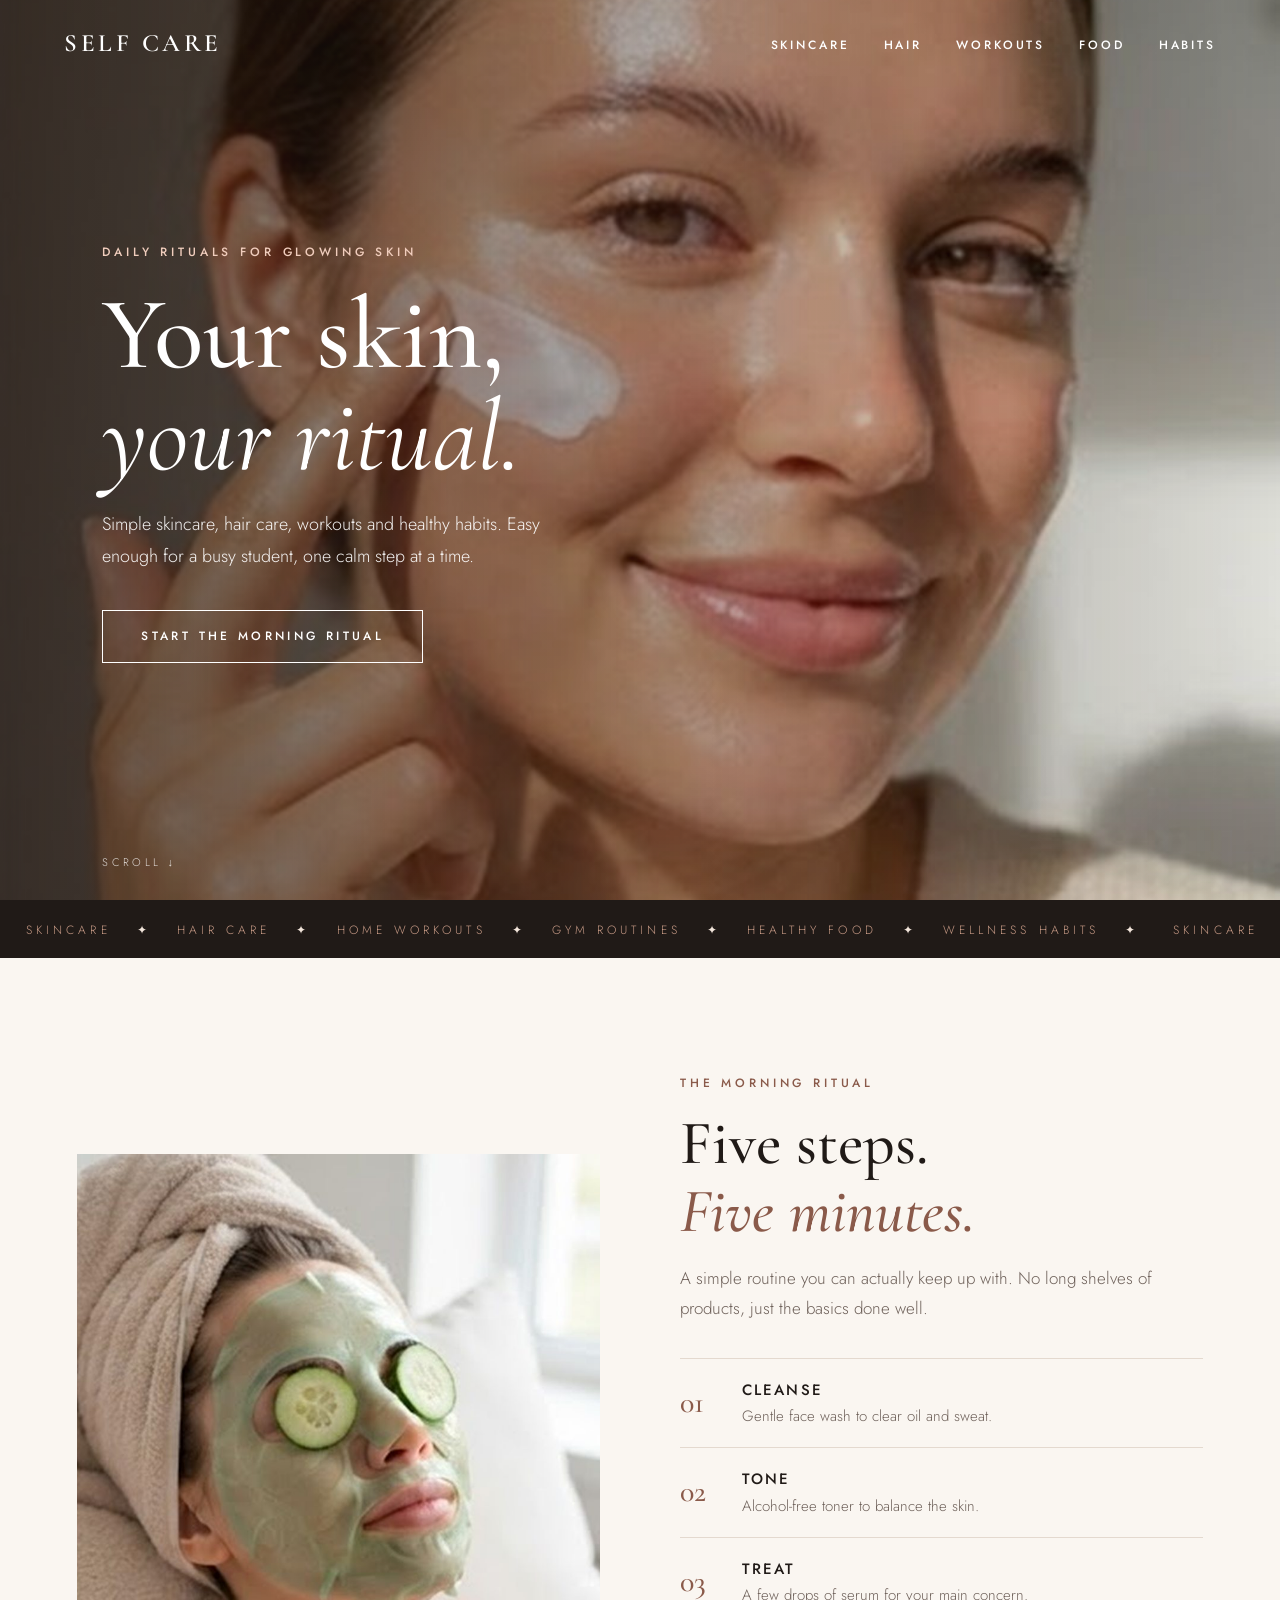
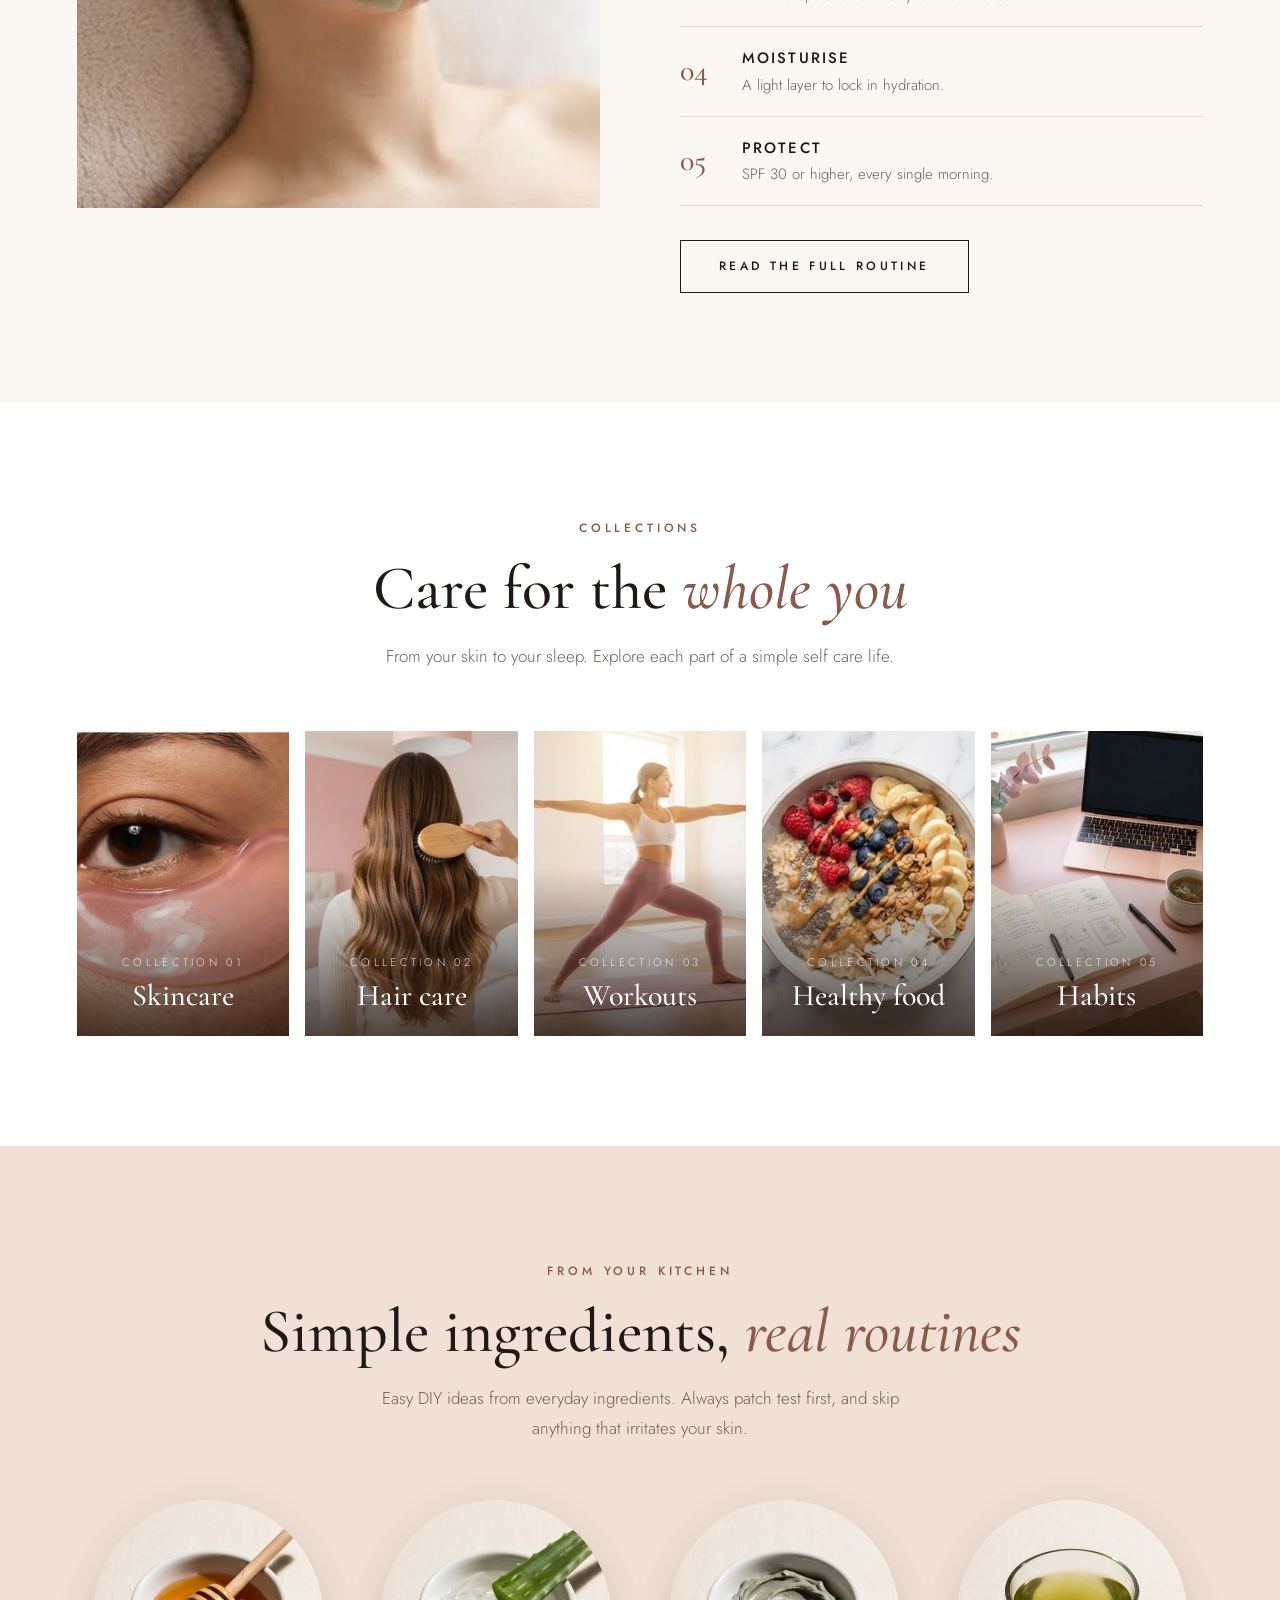
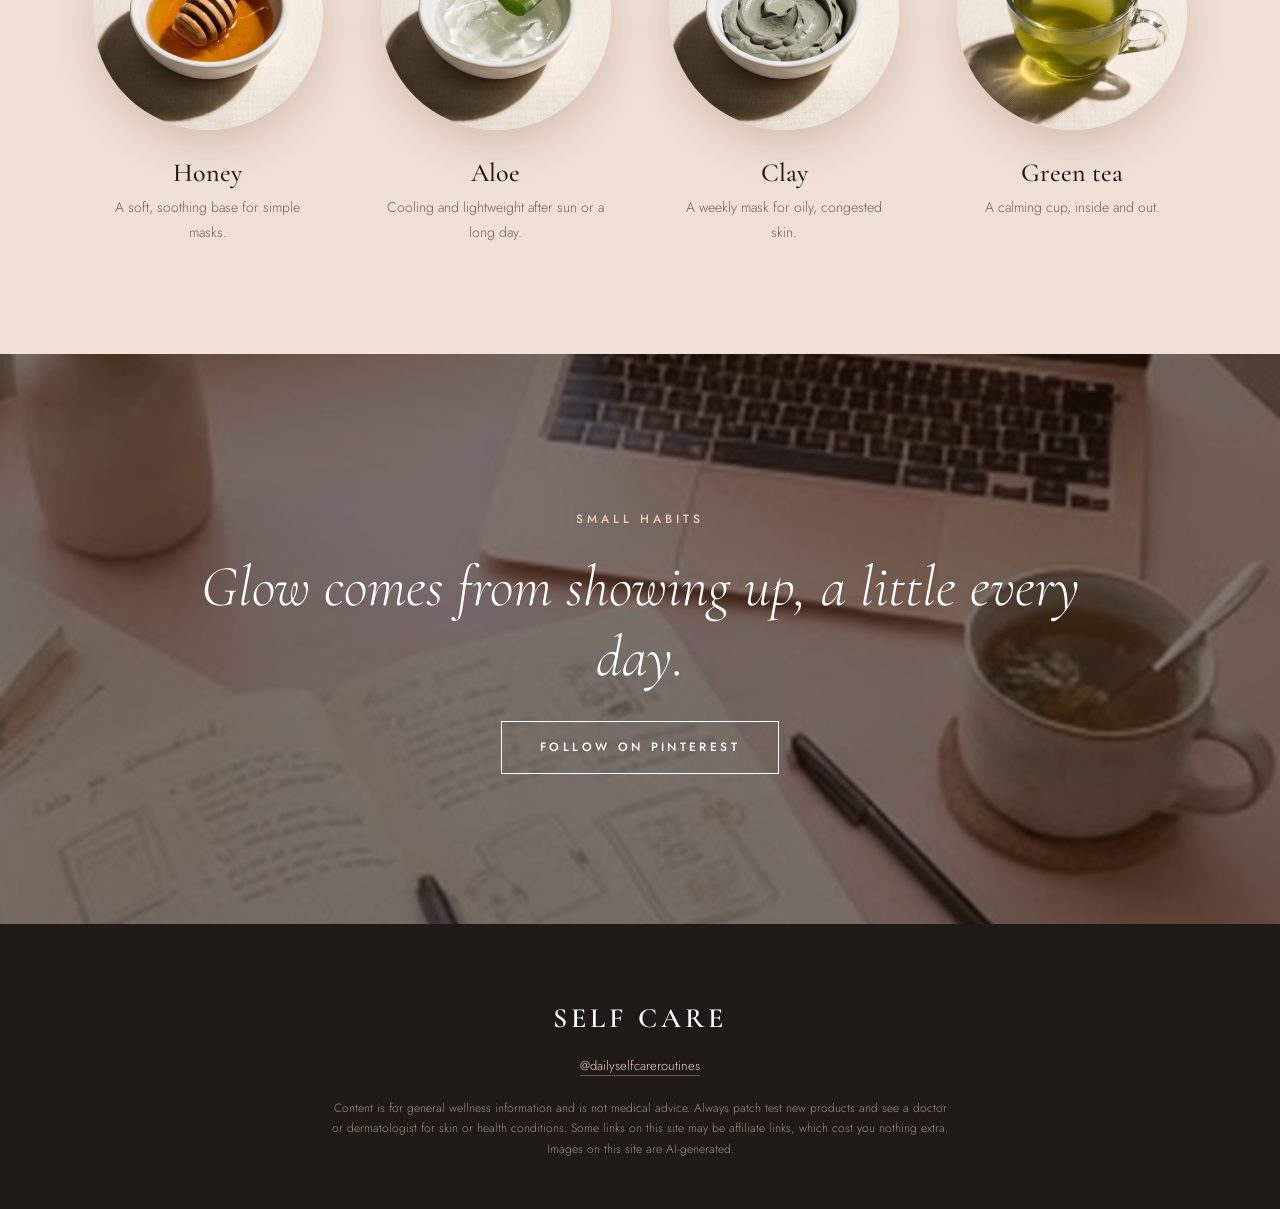
==== commit 0e10f7de: "Add files via upload" ====
--- a/index.html
+++ b/index.html
@@ -1,5 +1,6 @@
 <!DOCTYPE html>
 <html lang="en"><head>
+  <meta name="p:domain_verify" content="22573afec72f19050c49a3e690fdffe6"/>
 <meta charset="utf-8"><meta name="viewport" content="width=device-width,initial-scale=1">
 <title>Self Care Routines | Skin, Fitness &amp; Wellness</title>
 <meta name="description" content="Simple daily self care rituals: skincare, hair care, home and gym workouts, healthy food and wellness habits.">
--- a/style.css
+++ b/style.css
@@ -128,3 +128,6 @@
  .brand{font-size:19px}
 }
 @media(max-width:520px){.tiles,.ingr{grid-template-columns:1fr}nav a:nth-child(n+3){display:none}}
+
+.srow h3{line-height:1.15}
+.page-hero .in{padding-bottom:50px}
